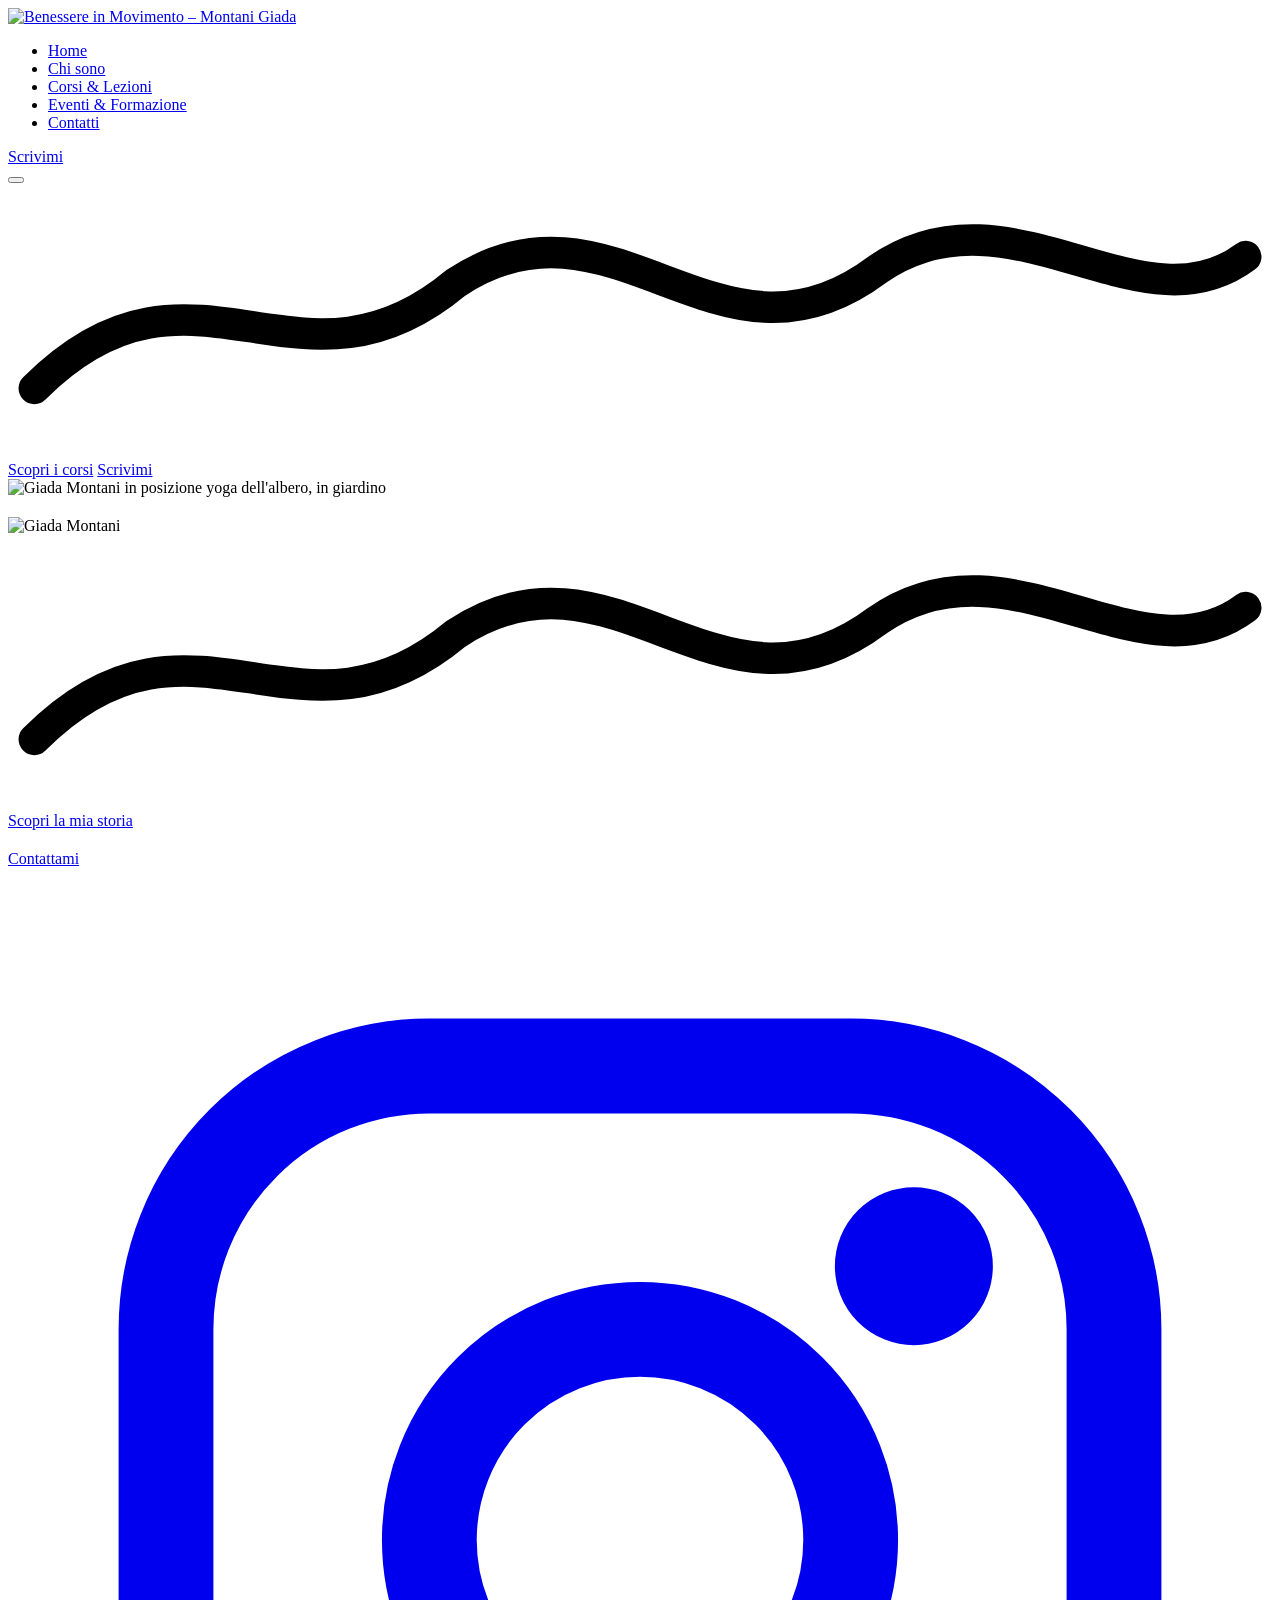
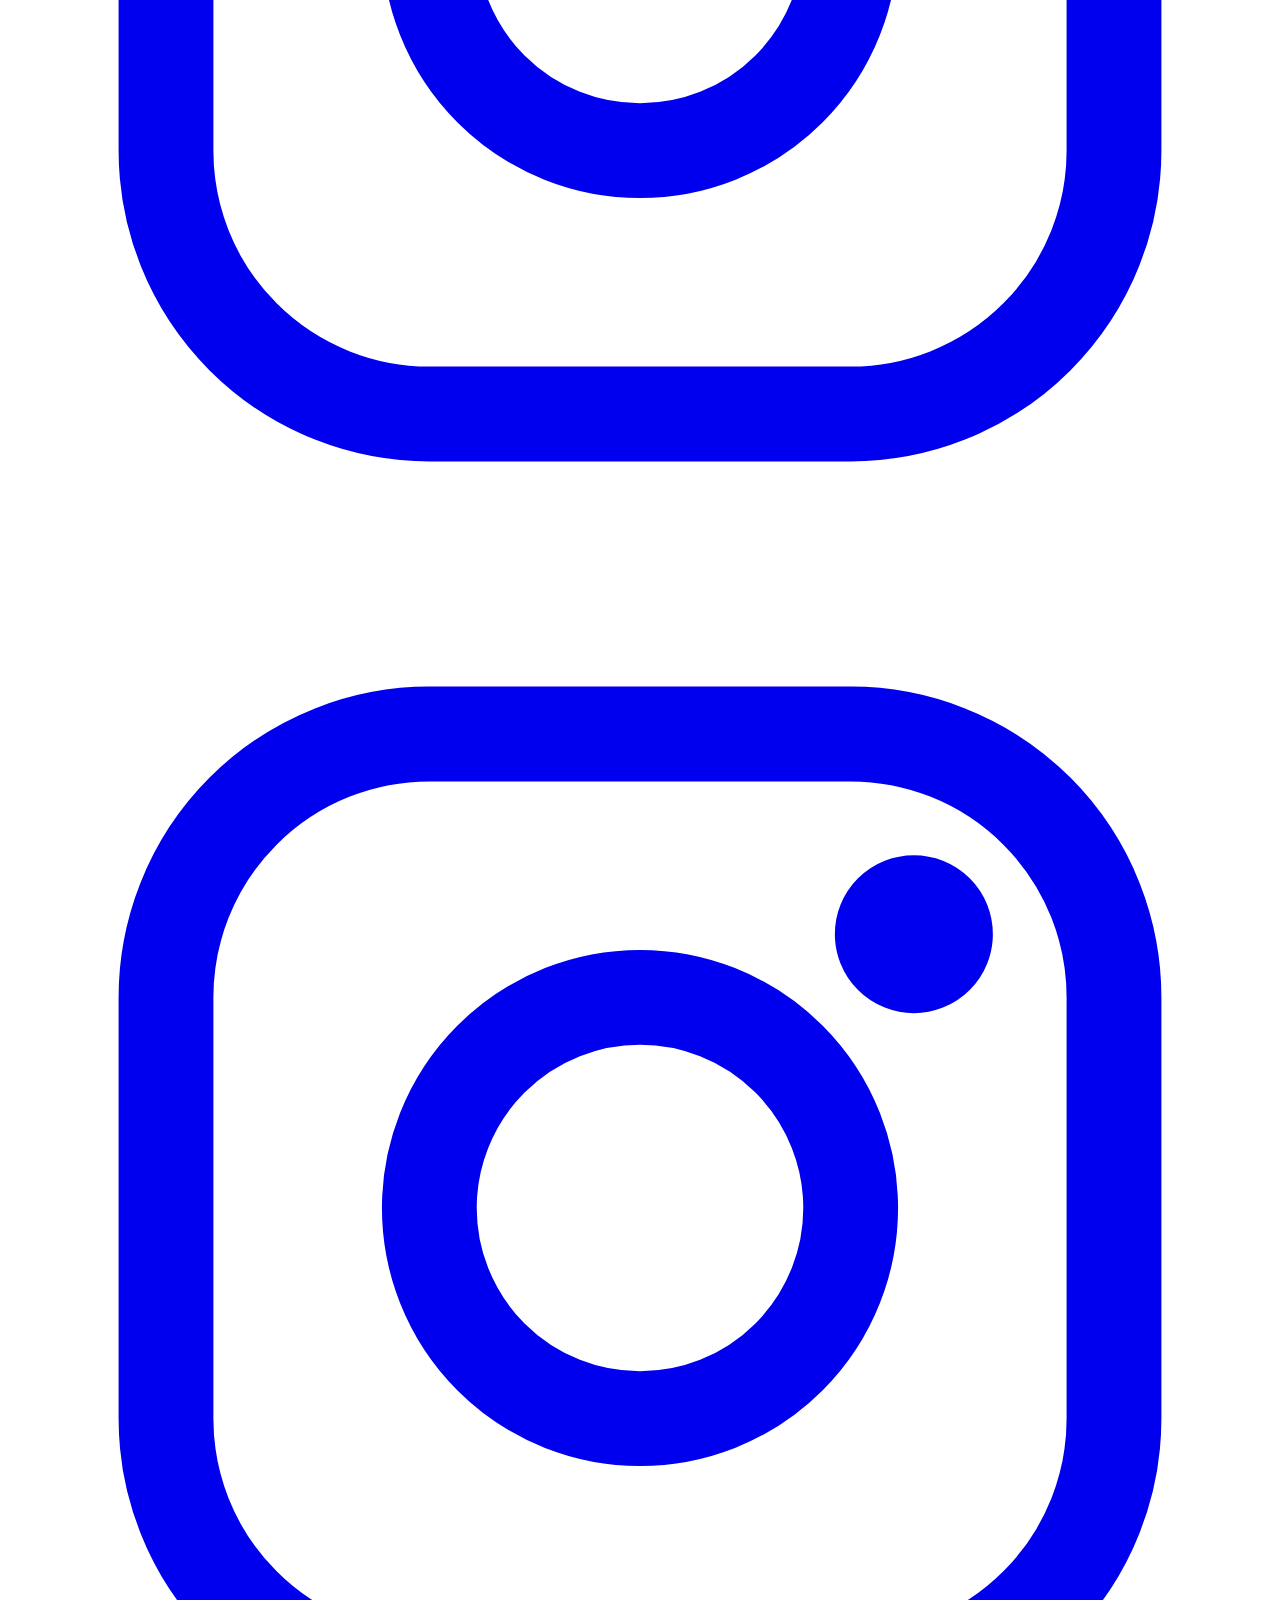
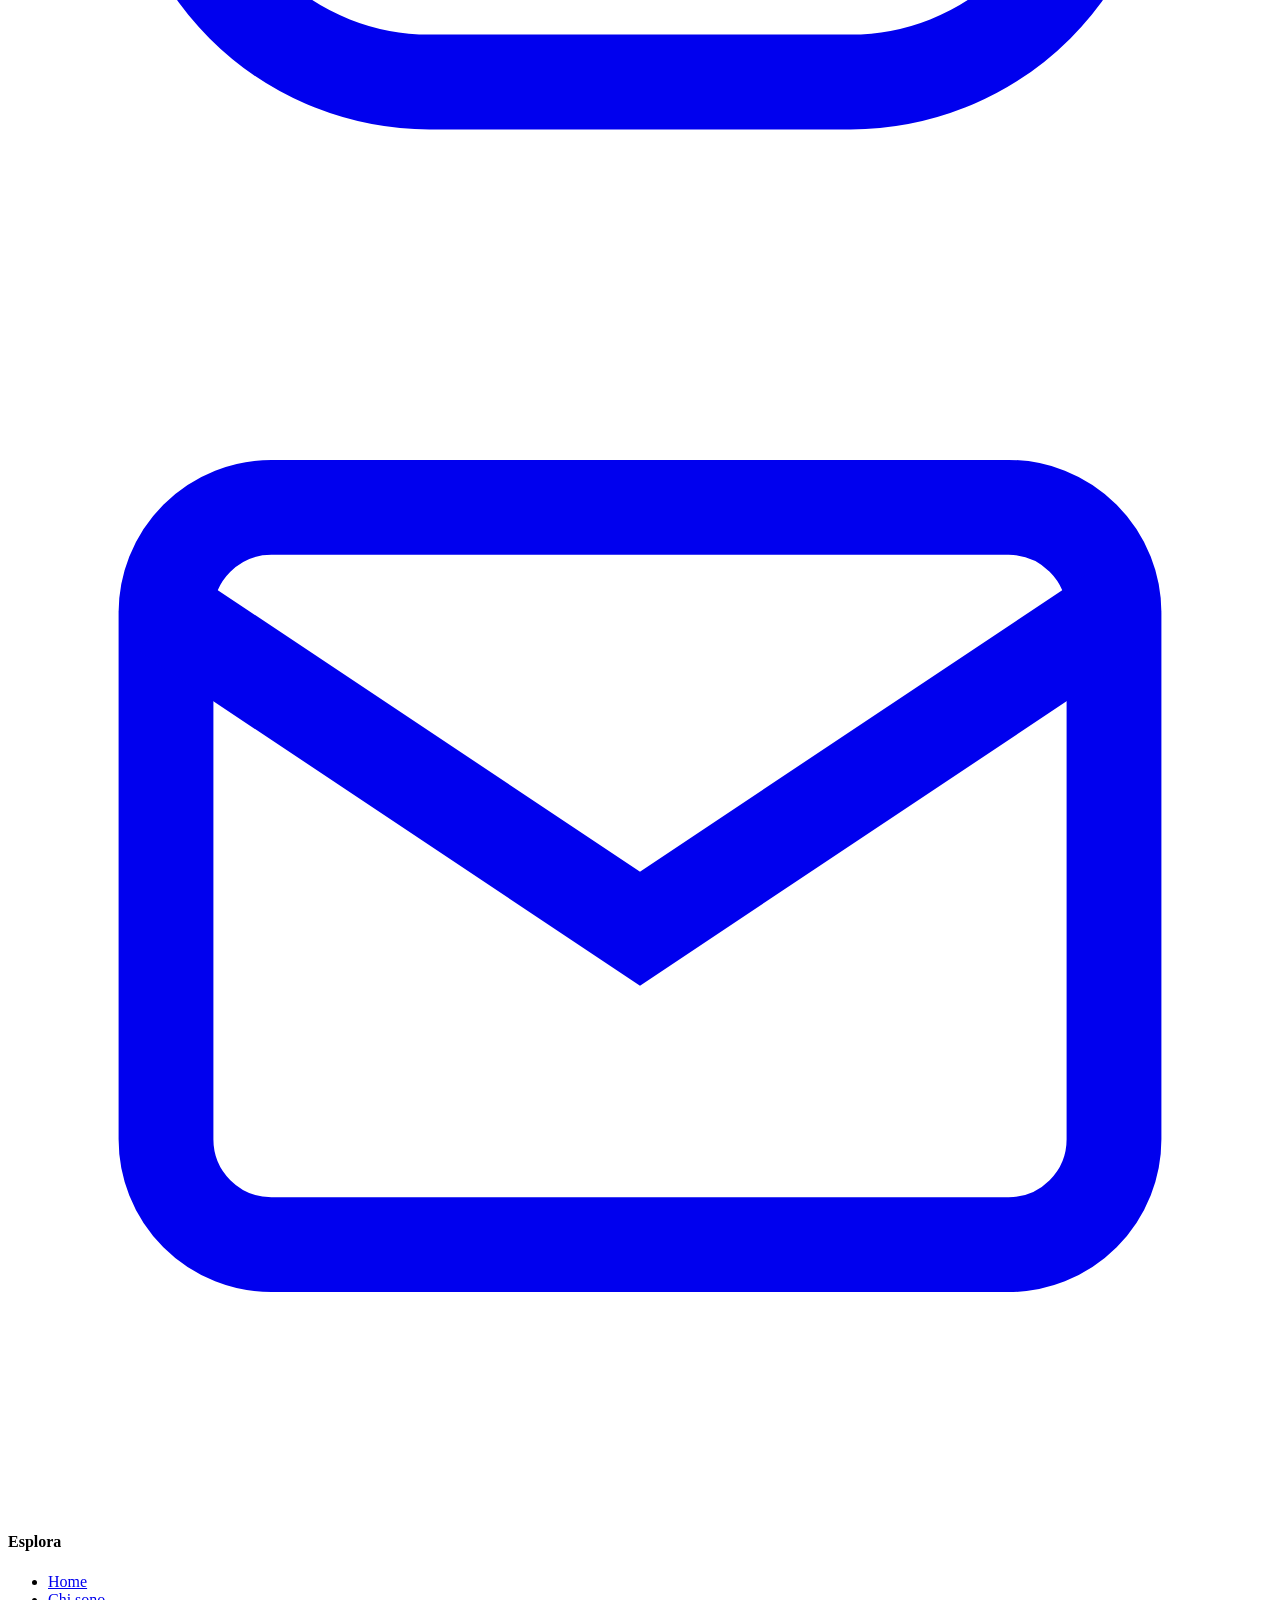
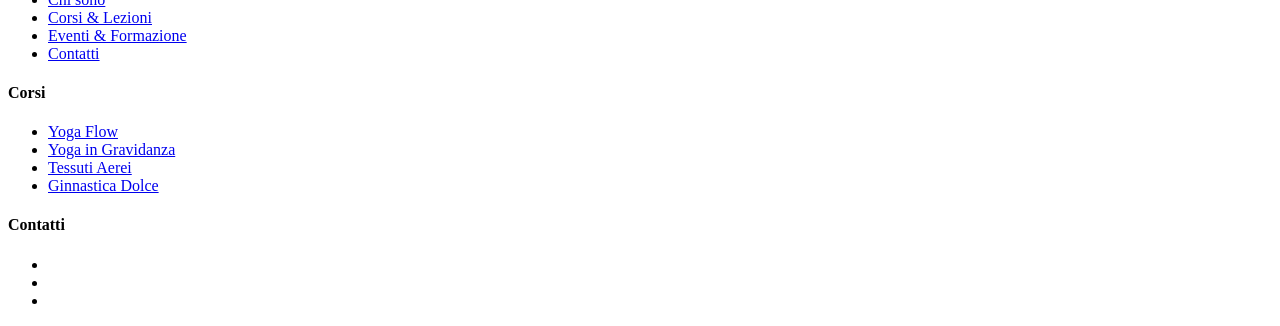
==== index.html @ ff935eca "Primo caricamento sito" ====
<!DOCTYPE html>
<html lang="it">
<head>
<meta charset="UTF-8">
<meta name="viewport" content="width=device-width, initial-scale=1.0">
<title>Benessere in Movimento — Yoga e Tessuti Aerei con Giada Montani</title>
<meta name="description" content="Corsi di yoga, yoga in gravidanza e post parto, tessuti aerei e ginnastica dolce con Giada Montani. Lezioni in presenza e online tra Mantova e Modena.">
<link rel="preconnect" href="https://fonts.googleapis.com">
<link rel="preconnect" href="https://fonts.gstatic.com" crossorigin>
<link href="https://fonts.googleapis.com/css2?family=Fraunces:opsz,wght@9..144,400..700&family=Karla:wght@400;500;700;800&display=swap" rel="stylesheet">
<link rel="stylesheet" href="assets/css/style.css">
</head>
<body>

<header class="site-header">
  <nav class="nav" id="nav">
    <a href="index.html" class="nav__brand">
      <img src="assets/img/logo.png" alt="Benessere in Movimento – Montani Giada">
    </a>
    <ul class="nav__links">
      <li><a href="index.html" aria-current="page">Home</a></li>
      <li><a href="chi-sono.html">Chi sono</a></li>
      <li><a href="corsi.html">Corsi &amp; Lezioni</a></li>
      <li><a href="eventi-formazione.html">Eventi &amp; Formazione</a></li>
      <li><a href="contatti.html">Contatti</a></li>
    </ul>
    <div class="nav__cta">
      <span class="nav__phone" id="nav-phone"></span>
      <a href="contatti.html" class="btn btn--primary">Scrivimi</a>
    </div>
    <button class="nav__toggle" aria-label="Apri il menu" aria-expanded="false"><span></span></button>
  </nav>
</header>

<main>

  <!-- HERO -->
  <section class="hero">
    <div class="hero__content">
      <span class="eyebrow" id="hero-eyebrow"></span>
      <h1 id="hero-title"></h1>
      <svg class="flourish" viewBox="0 0 96 18" fill="none" xmlns="http://www.w3.org/2000/svg" aria-hidden="true"><path d="M2 14C14 2 22 16 34 6C46 -2 54 14 66 5C76 -2 86 10 94 4" stroke="currentColor" stroke-width="2.4" stroke-linecap="round"/></svg>
      <p class="lede" id="hero-lede"></p>
      <div class="hero__actions">
        <a href="corsi.html" class="btn btn--primary">Scopri i corsi</a>
        <a href="contatti.html" class="btn btn--outline">Scrivimi</a>
      </div>
    </div>
    <div class="hero__media">
      <img id="hero-image" src="" alt="Giada Montani in posizione yoga dell'albero, in giardino">
    </div>
  </section>

  <!-- INTRO -->
  <section class="section section--tight">
    <div class="container">
      <div class="heading-block center" style="max-width:740px;">
        <p class="lede" id="intro-quote" style="margin:0 auto; font-size:1.3rem; font-family:var(--font-display); color:var(--ink);"></p>
      </div>
    </div>
  </section>

  <!-- AREE -->
  <section class="section section--cream">
    <div class="container">
      <div class="heading-block reveal">
        <span class="eyebrow" id="areas-eyebrow"></span>
        <h2 id="areas-title"></h2>
        <p class="lede" id="areas-lede"></p>
      </div>
      <div class="grid-cards" id="areas-grid"></div>
    </div>
  </section>

  <!-- CHI SONO TEASER -->
  <section class="section">
    <div class="container">
      <div class="split">
        <div class="split__media reveal">
          <img id="chisono-image" src="" alt="Giada Montani">
        </div>
        <div class="reveal">
          <span class="eyebrow" id="chisono-eyebrow"></span>
          <h2 id="chisono-title"></h2>
          <svg class="flourish" viewBox="0 0 96 18" fill="none" xmlns="http://www.w3.org/2000/svg" aria-hidden="true"><path d="M2 14C14 2 22 16 34 6C46 -2 54 14 66 5C76 -2 86 10 94 4" stroke="currentColor" stroke-width="2.4" stroke-linecap="round"/></svg>
          <p id="chisono-text-1"></p>
          <p id="chisono-text-2"></p>
          <a href="chi-sono.html" class="btn btn--outline">Scopri la mia storia</a>
        </div>
      </div>
    </div>
  </section>

  <!-- TESTIMONIANZE -->
  <section class="section section--cream">
    <div class="container">
      <div class="heading-block center reveal">
        <span class="eyebrow" id="testimonials-eyebrow"></span>
        <h2 id="testimonials-title"></h2>
      </div>
      <div class="testi-grid" id="testimonials-grid"></div>
    </div>
  </section>

  <!-- CTA -->
  <section class="section">
    <div class="container">
      <div class="cta-banner reveal">
        <div>
          <h2 id="cta-title"></h2>
          <p id="cta-text"></p>
        </div>
        <a href="contatti.html" class="btn btn--primary">Contattami</a>
      </div>
    </div>
  </section>

</main>

<footer class="site-footer">
  <div class="container">
    <div class="footer-grid">
      <div>
        <div class="footer-brand">
          <img src="assets/img/logo.png" alt="">
        </div>
        <p id="footer-tagline" style="color:rgba(246,240,230,.75); font-size:.92rem; max-width:280px;"></p>
        <div class="social-row" style="margin-top:1.4rem;">
          <a id="social-ig-personal" href="#" aria-label="Instagram di Giada" target="_blank" rel="noopener"><svg viewBox="0 0 24 24" fill="none" stroke="currentColor" stroke-width="1.8"><rect x="3" y="3" width="18" height="18" rx="5"/><circle cx="12" cy="12" r="4"/><circle cx="17.2" cy="6.8" r="0.6" fill="currentColor"/></svg></a>
          <a id="social-ig-asd" href="#" aria-label="Instagram ASD Sospese" target="_blank" rel="noopener"><svg viewBox="0 0 24 24" fill="none" stroke="currentColor" stroke-width="1.8"><rect x="3" y="3" width="18" height="18" rx="5"/><circle cx="12" cy="12" r="4"/><circle cx="17.2" cy="6.8" r="0.6" fill="currentColor"/></svg></a>
          <a id="social-email" href="#" aria-label="Scrivi una email"><svg viewBox="0 0 24 24" fill="none" stroke="currentColor" stroke-width="1.8"><rect x="3" y="5" width="18" height="14" rx="2"/><path d="M3 7l9 6 9-6"/></svg></a>
        </div>
      </div>
      <div class="footer-col">
        <h4>Esplora</h4>
        <ul>
          <li><a href="index.html">Home</a></li>
          <li><a href="chi-sono.html">Chi sono</a></li>
          <li><a href="corsi.html">Corsi &amp; Lezioni</a></li>
          <li><a href="eventi-formazione.html">Eventi &amp; Formazione</a></li>
          <li><a href="contatti.html">Contatti</a></li>
        </ul>
      </div>
      <div class="footer-col">
        <h4>Corsi</h4>
        <ul>
          <li><a href="corsi.html#yoga-flow">Yoga Flow</a></li>
          <li><a href="corsi.html#gravidanza">Yoga in Gravidanza</a></li>
          <li><a href="corsi.html#tessuti">Tessuti Aerei</a></li>
          <li><a href="corsi.html#dolce">Ginnastica Dolce</a></li>
        </ul>
      </div>
      <div class="footer-col">
        <h4>Contatti</h4>
        <ul>
          <li><a id="footer-phone-link" href="#"></a></li>
          <li><a id="footer-email-link" href="#"></a></li>
          <li id="footer-address"></li>
        </ul>
      </div>
    </div>
    <div class="footer-bottom">
      <span id="footer-copyright"></span>
    </div>
  </div>
</footer>

<script src="assets/js/main.js"></script>
<script src="assets/js/site-data.js"></script>
<script src="assets/js/page-home.js"></script>
</body>
</html>
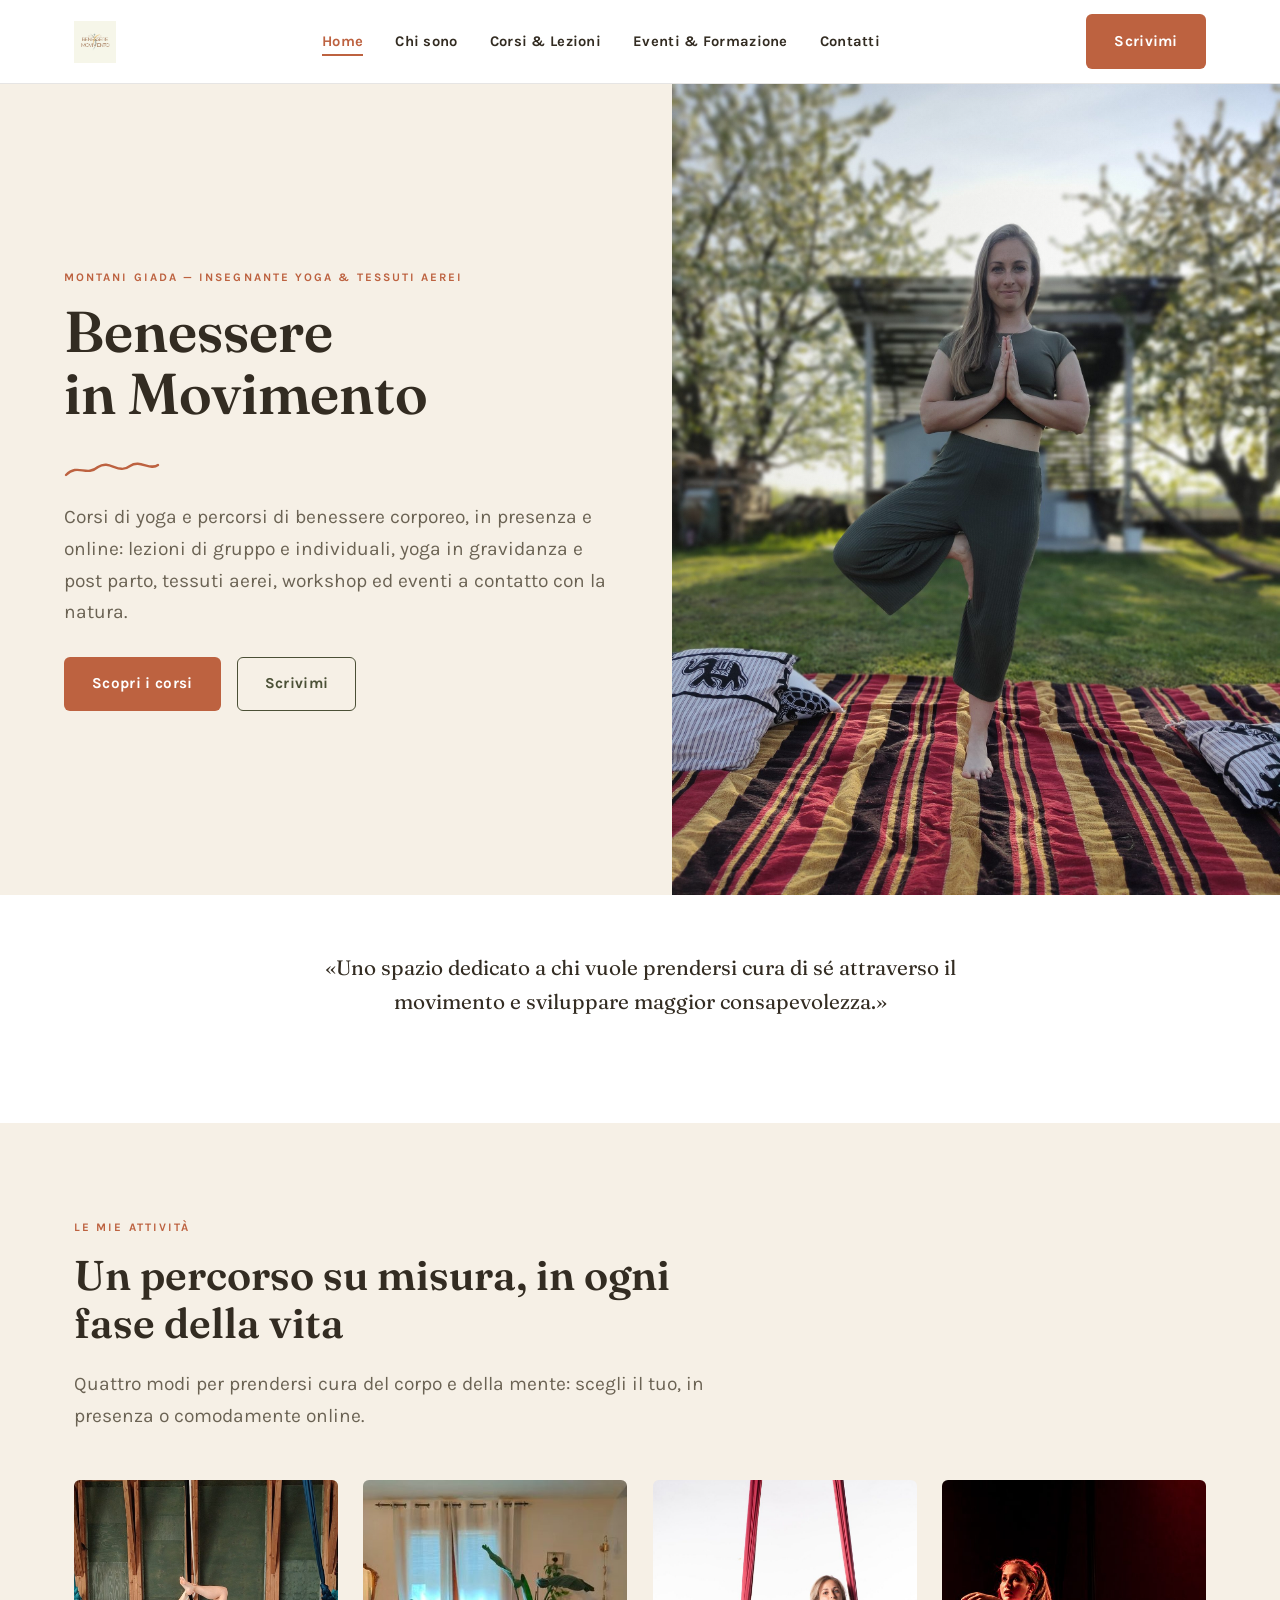
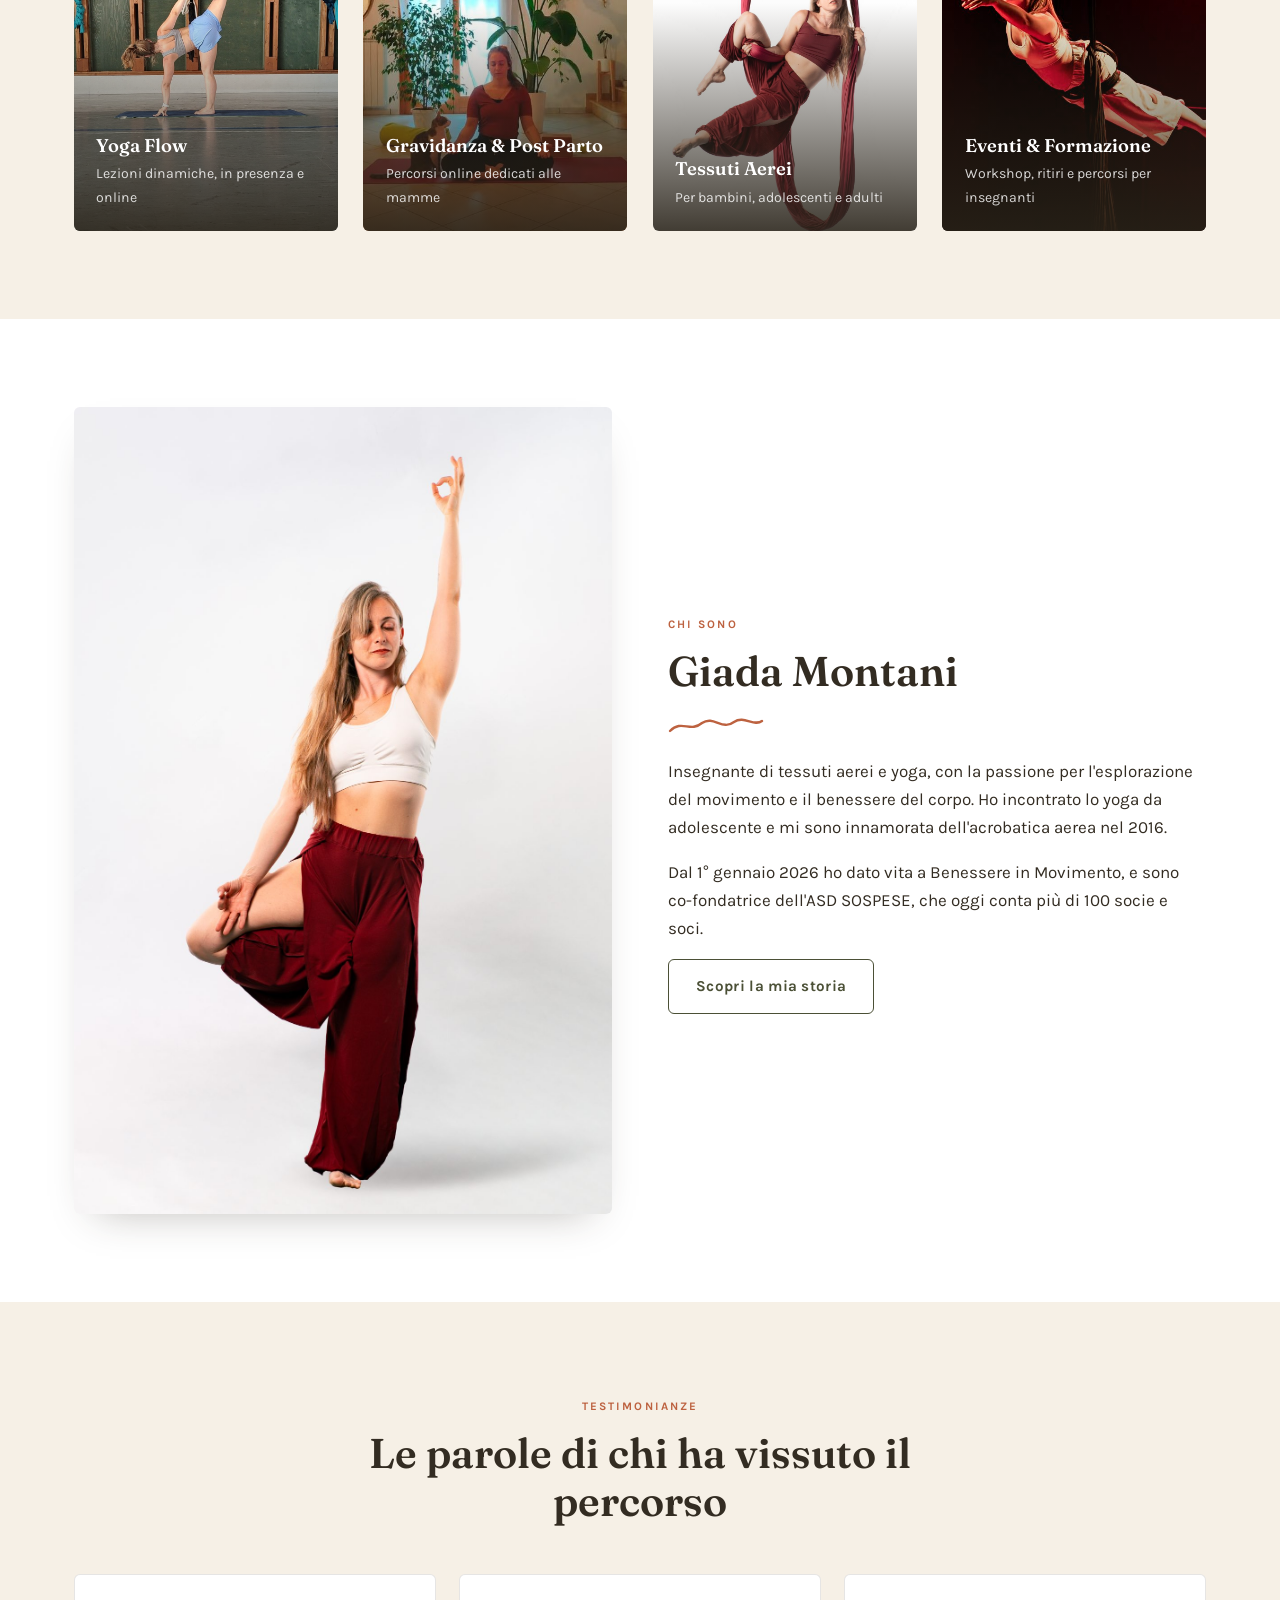
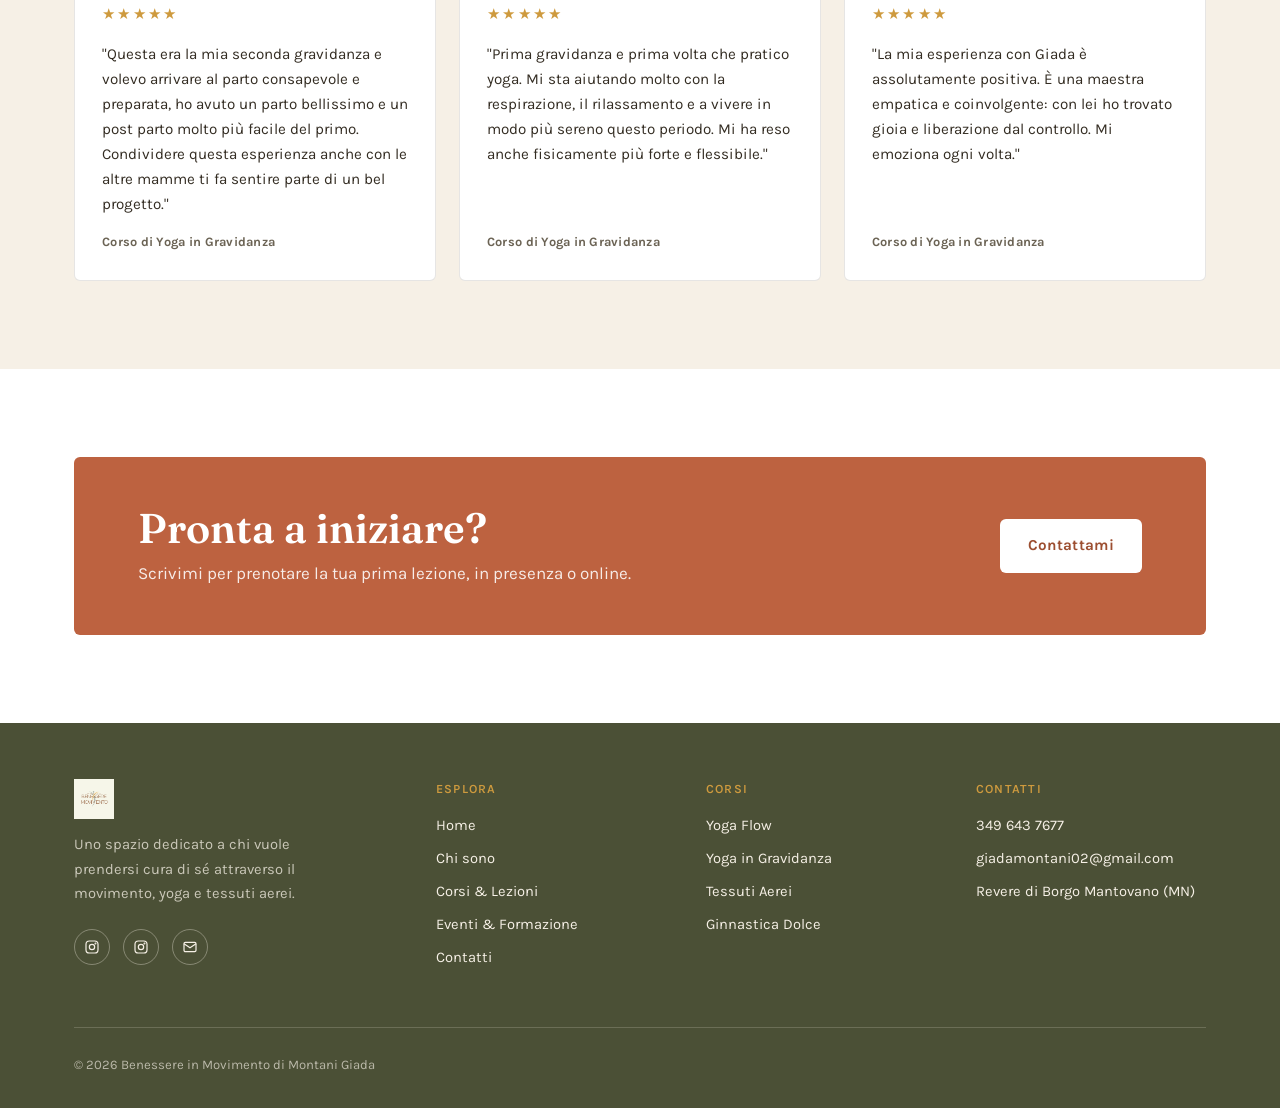
==== commit 70bee187: "Aggiungo script Identity" ====
--- a/index.html
+++ b/index.html
@@ -168,5 +168,17 @@
 <script src="assets/js/main.js"></script>
 <script src="assets/js/site-data.js"></script>
 <script src="assets/js/page-home.js"></script>
+<script src="https://identity.netlify.com/v1/netlify-identity-widget.js"></script>
+<script>
+  if (window.netlifyIdentity) {
+    window.netlifyIdentity.on("init", user => {
+      if (!user) {
+        window.netlifyIdentity.on("login", () => {
+          document.location.href = "/admin/";
+        });
+      }
+    });
+  }
+</script>  
 </body>
 </html>
--- a/assets/css/style.css
+++ b/assets/css/style.css
@@ -0,0 +1,508 @@
+/* ==========================================================================
+   BENESSERE IN MOVIMENTO — Montani Giada
+   Design system condiviso
+   ========================================================================== */
+
+:root {
+  --cream: #F6F0E6;
+  --cream-deep: #EFE5D3;
+  --white: #FFFFFF;
+  --olive: #6E7450;
+  --olive-dark: #4B5036;
+  --olive-pale: #DCE0D0;
+  --terracotta: #BD6240;
+  --terracotta-dark: #9C4E30;
+  --ochre: #CE9A3E;
+  --ink: #332C22;
+  --ink-soft: #6B6354;
+  --line: rgba(51, 44, 34, 0.12);
+
+  --font-display: "Fraunces", "Iowan Old Style", serif;
+  --font-body: "Karla", "Helvetica Neue", Arial, sans-serif;
+
+  --container: 1180px;
+  --radius: 6px;
+  --shadow-soft: 0 18px 40px -22px rgba(51, 44, 34, 0.35);
+}
+
+/* ---------- Reset ---------- */
+*, *::before, *::after { box-sizing: border-box; }
+html { scroll-behavior: smooth; }
+body {
+  margin: 0;
+  background: var(--white);
+  color: var(--ink);
+  font-family: var(--font-body);
+  font-size: 1.0625rem;
+  line-height: 1.65;
+  -webkit-font-smoothing: antialiased;
+}
+img { max-width: 100%; display: block; }
+a { color: inherit; text-decoration: none; }
+ul { margin: 0; padding: 0; list-style: none; }
+h1, h2, h3, h4 { font-family: var(--font-display); font-weight: 600; margin: 0 0 0.5em; color: var(--ink); }
+p { margin: 0 0 1em; }
+button { font-family: inherit; cursor: pointer; }
+
+:focus-visible {
+  outline: 2px solid var(--terracotta);
+  outline-offset: 3px;
+}
+
+@media (prefers-reduced-motion: reduce) {
+  *, *::before, *::after { animation-duration: 0.001ms !important; animation-iteration-count: 1 !important; transition-duration: 0.001ms !important; scroll-behavior: auto !important; }
+}
+
+/* ---------- Layout helpers ---------- */
+.container {
+  max-width: var(--container);
+  margin: 0 auto;
+  padding: 0 1.5rem;
+}
+.section { padding: 5.5rem 0; }
+.section--tight { padding: 3.5rem 0; }
+.section--cream { background: var(--cream); }
+.section--olive { background: var(--olive-dark); color: var(--cream); }
+.section--olive h2, .section--olive h3 { color: var(--cream); }
+
+.eyebrow {
+  display: inline-block;
+  font-family: var(--font-body);
+  font-weight: 700;
+  font-size: 0.72rem;
+  letter-spacing: 0.18em;
+  text-transform: uppercase;
+  color: var(--terracotta);
+  margin-bottom: 0.9rem;
+}
+.section--olive .eyebrow { color: var(--ochre); }
+
+h1 { font-size: clamp(2.4rem, 5vw, 3.6rem); line-height: 1.08; }
+h2 { font-size: clamp(1.9rem, 3.4vw, 2.6rem); line-height: 1.15; }
+h3 { font-size: 1.35rem; line-height: 1.3; }
+.lede { font-size: 1.2rem; color: var(--ink-soft); max-width: 640px; }
+
+.btn {
+  display: inline-flex;
+  align-items: center;
+  gap: 0.5rem;
+  font-family: var(--font-body);
+  font-weight: 700;
+  font-size: 0.95rem;
+  letter-spacing: 0.02em;
+  padding: 0.85rem 1.7rem;
+  border-radius: var(--radius);
+  border: 1.5px solid transparent;
+  transition: transform 0.18s ease, background 0.18s ease, color 0.18s ease, border-color .18s ease;
+}
+.btn:hover { transform: translateY(-2px); }
+.btn--primary { background: var(--terracotta); color: var(--white); }
+.btn--primary:hover { background: var(--terracotta-dark); }
+.btn--outline { border-color: currentColor; color: var(--olive-dark); }
+.btn--outline:hover { background: var(--olive-dark); color: var(--cream); border-color: var(--olive-dark); }
+.section--olive .btn--outline { color: var(--cream); }
+.section--olive .btn--outline:hover { background: var(--cream); color: var(--olive-dark); }
+
+/* ---------- Header / Nav ---------- */
+.site-header {
+  position: sticky;
+  top: 0;
+  z-index: 50;
+  background: rgba(255,255,255,0.94);
+  backdrop-filter: blur(6px);
+  border-bottom: 1px solid var(--line);
+}
+.nav {
+  display: flex;
+  align-items: center;
+  justify-content: space-between;
+  padding: 0.9rem 1.5rem;
+  max-width: var(--container);
+  margin: 0 auto;
+}
+.nav__brand {
+  display: flex;
+  align-items: center;
+  gap: 0.65rem;
+  font-family: var(--font-display);
+  font-weight: 600;
+  font-size: 1.05rem;
+  color: var(--olive-dark);
+}
+.nav__brand img { height: 42px; width: auto; }
+.nav__links {
+  display: flex;
+  gap: 2rem;
+  font-size: 0.92rem;
+  font-weight: 700;
+  letter-spacing: 0.02em;
+}
+.nav__links a {
+  position: relative;
+  padding: 0.3rem 0;
+  color: var(--ink);
+}
+.nav__links a::after {
+  content: "";
+  position: absolute;
+  left: 0; right: 0; bottom: -2px;
+  height: 2px;
+  background: var(--terracotta);
+  transform: scaleX(0);
+  transform-origin: left;
+  transition: transform 0.25s ease;
+}
+.nav__links a:hover::after,
+.nav__links a[aria-current="page"]::after { transform: scaleX(1); }
+.nav__links a[aria-current="page"] { color: var(--terracotta); }
+
+.nav__cta { display: flex; align-items: center; gap: 1.1rem; }
+.nav__phone { font-size: 0.88rem; font-weight: 700; color: var(--olive-dark); display: none; }
+
+.nav__toggle {
+  display: none;
+  background: none;
+  border: none;
+  width: 38px; height: 32px;
+  position: relative;
+}
+.nav__toggle span, .nav__toggle span::before, .nav__toggle span::after {
+  content: "";
+  position: absolute;
+  left: 4px; right: 4px;
+  height: 2px;
+  background: var(--ink);
+  transition: transform 0.25s ease, opacity 0.25s ease;
+}
+.nav__toggle span { top: 15px; }
+.nav__toggle span::before { top: -8px; }
+.nav__toggle span::after { top: 8px; }
+.nav--open .nav__toggle span { background: transparent; }
+.nav--open .nav__toggle span::before { transform: translateY(8px) rotate(45deg); }
+.nav--open .nav__toggle span::after { transform: translateY(-8px) rotate(-45deg); }
+
+@media (max-width: 880px) {
+  .nav__links {
+    position: fixed;
+    top: 68px; left: 0; right: 0;
+    background: var(--white);
+    flex-direction: column;
+    gap: 0;
+    padding: 0.5rem 0 1rem;
+    border-bottom: 1px solid var(--line);
+    transform: translateY(-8px);
+    opacity: 0;
+    pointer-events: none;
+    transition: opacity 0.2s ease, transform 0.2s ease;
+  }
+  .nav--open .nav__links { opacity: 1; transform: translateY(0); pointer-events: auto; }
+  .nav__links a { display: block; padding: 0.85rem 1.5rem; }
+  .nav__links a::after { display: none; }
+  .nav__toggle { display: block; }
+  .nav__cta .btn { display: none; }
+}
+
+/* ---------- Flourish (signature element: draped silk line) ---------- */
+.flourish {
+  display: block;
+  width: 96px;
+  height: 18px;
+  margin: 0.4rem 0 1.4rem;
+  color: var(--terracotta);
+}
+.heading-block.center .flourish { margin-left: auto; margin-right: auto; }
+.section--olive .flourish { color: var(--ochre); }
+
+/* ---------- Hero ---------- */
+.hero {
+  position: relative;
+  display: grid;
+  grid-template-columns: 1.05fr 0.95fr;
+  align-items: stretch;
+  min-height: 86vh;
+  background: var(--cream);
+  overflow: hidden;
+}
+.hero__content {
+  display: flex;
+  flex-direction: column;
+  justify-content: center;
+  padding: 4rem clamp(1.5rem, 5vw, 5rem);
+}
+.hero__content .lede { margin-bottom: 1.8rem; }
+.hero__actions { display: flex; gap: 1rem; flex-wrap: wrap; }
+.hero__media { position: relative; overflow: hidden; }
+.hero__media img { width: 100%; height: 100%; object-fit: cover; }
+.hero__media::after {
+  content: "";
+  position: absolute; inset: 0;
+  background: linear-gradient(120deg, rgba(110,116,80,0.18), transparent 55%);
+}
+
+@media (max-width: 920px) {
+  .hero { grid-template-columns: 1fr; min-height: auto; }
+  .hero__media { height: 60vh; order: -1; }
+  .hero__content { padding: 3rem 1.5rem; }
+}
+
+/* ---------- Page header (non-home pages) ---------- */
+.page-header {
+  background: var(--cream);
+  padding: 3.4rem 0 3rem;
+  border-bottom: 1px solid var(--line);
+}
+.page-header__grid {
+  display: grid;
+  grid-template-columns: 1.3fr 1fr;
+  gap: 2.5rem;
+  align-items: center;
+}
+.page-header__media { border-radius: var(--radius); overflow: hidden; box-shadow: var(--shadow-soft); }
+.page-header__media img { aspect-ratio: 4/3; object-fit: cover; }
+@media (max-width: 800px) {
+  .page-header__grid { grid-template-columns: 1fr; }
+}
+
+/* ---------- Area cards (home) ---------- */
+.grid-cards {
+  display: grid;
+  grid-template-columns: repeat(4, 1fr);
+  gap: 1.6rem;
+}
+@media (max-width: 980px) { .grid-cards { grid-template-columns: repeat(2, 1fr); } }
+@media (max-width: 560px) { .grid-cards { grid-template-columns: 1fr; } }
+
+.area-card {
+  position: relative;
+  display: block;
+  border-radius: var(--radius);
+  overflow: hidden;
+  aspect-ratio: 3/4;
+  background: var(--olive-dark);
+}
+.area-card img { width: 100%; height: 100%; object-fit: cover; transition: transform 0.5s ease; }
+.area-card:hover img { transform: scale(1.06); }
+.area-card__overlay {
+  position: absolute; inset: 0;
+  background: linear-gradient(180deg, rgba(51,44,34,0) 35%, rgba(40,34,24,0.88) 100%);
+  display: flex; flex-direction: column; justify-content: flex-end;
+  padding: 1.4rem;
+  color: var(--white);
+}
+.area-card__overlay h3 { color: var(--white); margin-bottom: 0.3rem; font-size: 1.15rem; }
+.area-card__overlay p { font-size: 0.88rem; color: rgba(255,255,255,0.82); margin-bottom: 0; }
+
+/* ---------- Two-col content block (chi sono / story) ---------- */
+.split {
+  display: grid;
+  grid-template-columns: 1fr 1fr;
+  gap: 3.5rem;
+  align-items: center;
+}
+.split--reverse .split__media { order: 2; }
+@media (max-width: 860px) {
+  .split { grid-template-columns: 1fr; gap: 2rem; }
+  .split--reverse .split__media { order: 0; }
+}
+.split__media img { border-radius: var(--radius); box-shadow: var(--shadow-soft); }
+.split__media--duo { display: grid; grid-template-columns: 1fr 1fr; gap: 0.9rem; }
+.split__media--duo img:first-child { margin-top: 2rem; }
+
+/* ---------- Course cards ---------- */
+.course-list { display: flex; flex-direction: column; gap: 1.4rem; }
+.course-card {
+  display: grid;
+  grid-template-columns: 220px 1fr;
+  gap: 1.8rem;
+  background: var(--white);
+  border: 1px solid var(--line);
+  border-radius: var(--radius);
+  padding: 1.6rem;
+}
+.course-card__media { border-radius: 4px; overflow: hidden; aspect-ratio: 1/1; }
+.course-card__media img { width: 100%; height: 100%; object-fit: cover; }
+.course-card__head { display: flex; align-items: flex-start; justify-content: space-between; gap: 1rem; flex-wrap: wrap; }
+.tags { display: flex; gap: 0.45rem; flex-wrap: wrap; }
+.tag {
+  font-size: 0.72rem;
+  font-weight: 700;
+  letter-spacing: 0.04em;
+  text-transform: uppercase;
+  padding: 0.3rem 0.65rem;
+  border-radius: 99px;
+  background: var(--olive-pale);
+  color: var(--olive-dark);
+}
+.tag--terra { background: #F0DCCB; color: var(--terracotta-dark); }
+.course-card__schedule {
+  margin-top: 1.1rem;
+  border-top: 1px dashed var(--line);
+  padding-top: 1rem;
+  display: grid;
+  grid-template-columns: repeat(2, 1fr);
+  gap: 0.8rem;
+}
+.schedule-field { font-size: 0.88rem; }
+.schedule-field strong {
+  display: block;
+  font-size: 0.72rem;
+  letter-spacing: 0.06em;
+  text-transform: uppercase;
+  color: var(--ink-soft);
+  margin-bottom: 0.25rem;
+}
+.schedule-field .placeholder { color: var(--ink-soft); font-style: italic; }
+
+@media (max-width: 760px) {
+  .course-card { grid-template-columns: 1fr; }
+  .course-card__media { aspect-ratio: 16/9; }
+}
+
+.category-nav {
+  display: flex;
+  gap: 0.7rem;
+  flex-wrap: wrap;
+  margin-bottom: 2.6rem;
+}
+.category-nav a {
+  font-size: 0.85rem;
+  font-weight: 700;
+  padding: 0.55rem 1.1rem;
+  border: 1.5px solid var(--olive);
+  border-radius: 99px;
+  color: var(--olive-dark);
+}
+.category-nav a:hover { background: var(--olive); color: var(--white); }
+
+/* ---------- Testimonials ---------- */
+.testi-grid {
+  display: grid;
+  grid-template-columns: repeat(3, 1fr);
+  gap: 1.4rem;
+}
+@media (max-width: 980px) { .testi-grid { grid-template-columns: repeat(2,1fr); } }
+@media (max-width: 620px) { .testi-grid { grid-template-columns: 1fr; } }
+
+.testi-card {
+  background: var(--white);
+  border-radius: var(--radius);
+  padding: 1.7rem;
+  border: 1px solid var(--line);
+  display: flex;
+  flex-direction: column;
+  gap: 0.9rem;
+}
+.testi-card__stars { color: var(--ochre); font-size: 0.95rem; letter-spacing: 0.15em; }
+.testi-card p { font-size: 0.95rem; color: var(--ink); margin-bottom: 0; flex: 1; }
+.testi-card__meta { font-size: 0.8rem; color: var(--ink-soft); font-weight: 700; letter-spacing: 0.02em; }
+
+/* ---------- Gallery strip ---------- */
+.gallery-strip {
+  display: grid;
+  grid-template-columns: repeat(4, 1fr);
+  gap: 0.8rem;
+}
+.gallery-strip img { aspect-ratio: 3/4; object-fit: cover; border-radius: 4px; }
+@media (max-width: 760px) { .gallery-strip { grid-template-columns: repeat(2, 1fr); } }
+
+/* ---------- CTA banner ---------- */
+.cta-banner {
+  background: var(--terracotta);
+  color: var(--white);
+  border-radius: var(--radius);
+  padding: 3rem clamp(1.5rem, 5vw, 4rem);
+  display: flex;
+  align-items: center;
+  justify-content: space-between;
+  gap: 2rem;
+  flex-wrap: wrap;
+}
+.cta-banner h2 { color: var(--white); margin-bottom: 0.4rem; }
+.cta-banner p { color: rgba(255,255,255,0.88); margin-bottom: 0; }
+.cta-banner .btn--primary { background: var(--white); color: var(--terracotta-dark); }
+.cta-banner .btn--primary:hover { background: var(--cream); }
+
+/* ---------- Contact ---------- */
+.contact-grid {
+  display: grid;
+  grid-template-columns: 1fr 1fr;
+  gap: 2rem;
+}
+@media (max-width: 800px) { .contact-grid { grid-template-columns: 1fr; } }
+
+.contact-card {
+  display: flex;
+  align-items: center;
+  gap: 1.1rem;
+  padding: 1.6rem;
+  background: var(--white);
+  border: 1px solid var(--line);
+  border-radius: var(--radius);
+  transition: border-color 0.2s ease, transform 0.2s ease;
+}
+.contact-card:hover { transform: translateY(-3px); border-color: var(--olive); }
+.contact-card__icon {
+  flex-shrink: 0;
+  width: 48px; height: 48px;
+  border-radius: 50%;
+  background: var(--olive-pale);
+  display: flex; align-items: center; justify-content: center;
+  color: var(--olive-dark);
+}
+.contact-card__icon svg { width: 22px; height: 22px; }
+.contact-card strong { display: block; font-size: 1.02rem; }
+.contact-card span { font-size: 0.88rem; color: var(--ink-soft); }
+
+/* ---------- Footer ---------- */
+.site-footer {
+  background: var(--olive-dark);
+  color: var(--cream);
+  padding: 3.5rem 0 2rem;
+}
+.footer-grid {
+  display: grid;
+  grid-template-columns: 1.4fr 1fr 1fr 1fr;
+  gap: 2.5rem;
+}
+@media (max-width: 800px) { .footer-grid { grid-template-columns: 1fr 1fr; } }
+@media (max-width: 500px) { .footer-grid { grid-template-columns: 1fr; } }
+
+.footer-brand { display: flex; align-items: center; gap: 0.7rem; margin-bottom: 0.9rem; }
+.footer-brand img { height: 40px; }
+.footer-brand span { font-family: var(--font-display); font-size: 1.05rem; }
+.footer-col h4 {
+  color: var(--ochre);
+  font-family: var(--font-body);
+  font-size: 0.78rem;
+  letter-spacing: 0.1em;
+  text-transform: uppercase;
+  margin-bottom: 0.9rem;
+}
+.footer-col li { margin-bottom: 0.55rem; font-size: 0.92rem; }
+.footer-col a:hover { color: var(--ochre); }
+.footer-bottom {
+  margin-top: 3rem;
+  padding-top: 1.6rem;
+  border-top: 1px solid rgba(246,240,230,0.18);
+  display: flex; justify-content: space-between; gap: 1rem; flex-wrap: wrap;
+  font-size: 0.82rem;
+  color: rgba(246,240,230,0.65);
+}
+.social-row { display: flex; gap: 0.8rem; }
+.social-row a {
+  width: 36px; height: 36px;
+  border-radius: 50%;
+  border: 1px solid rgba(246,240,230,0.35);
+  display: flex; align-items: center; justify-content: center;
+  transition: background 0.2s ease, border-color 0.2s ease;
+}
+.social-row a:hover { background: var(--ochre); border-color: var(--ochre); }
+.social-row svg { width: 16px; height: 16px; }
+
+/* ---------- Reveal on scroll ---------- */
+.reveal { opacity: 0; transform: translateY(18px); transition: opacity 0.6s ease, transform 0.6s ease; }
+.reveal.is-visible { opacity: 1; transform: translateY(0); }
+
+/* ---------- Section heading block ---------- */
+.heading-block { max-width: 680px; margin-bottom: 3rem; }
+.heading-block.center { margin-left: auto; margin-right: auto; text-align: center; }
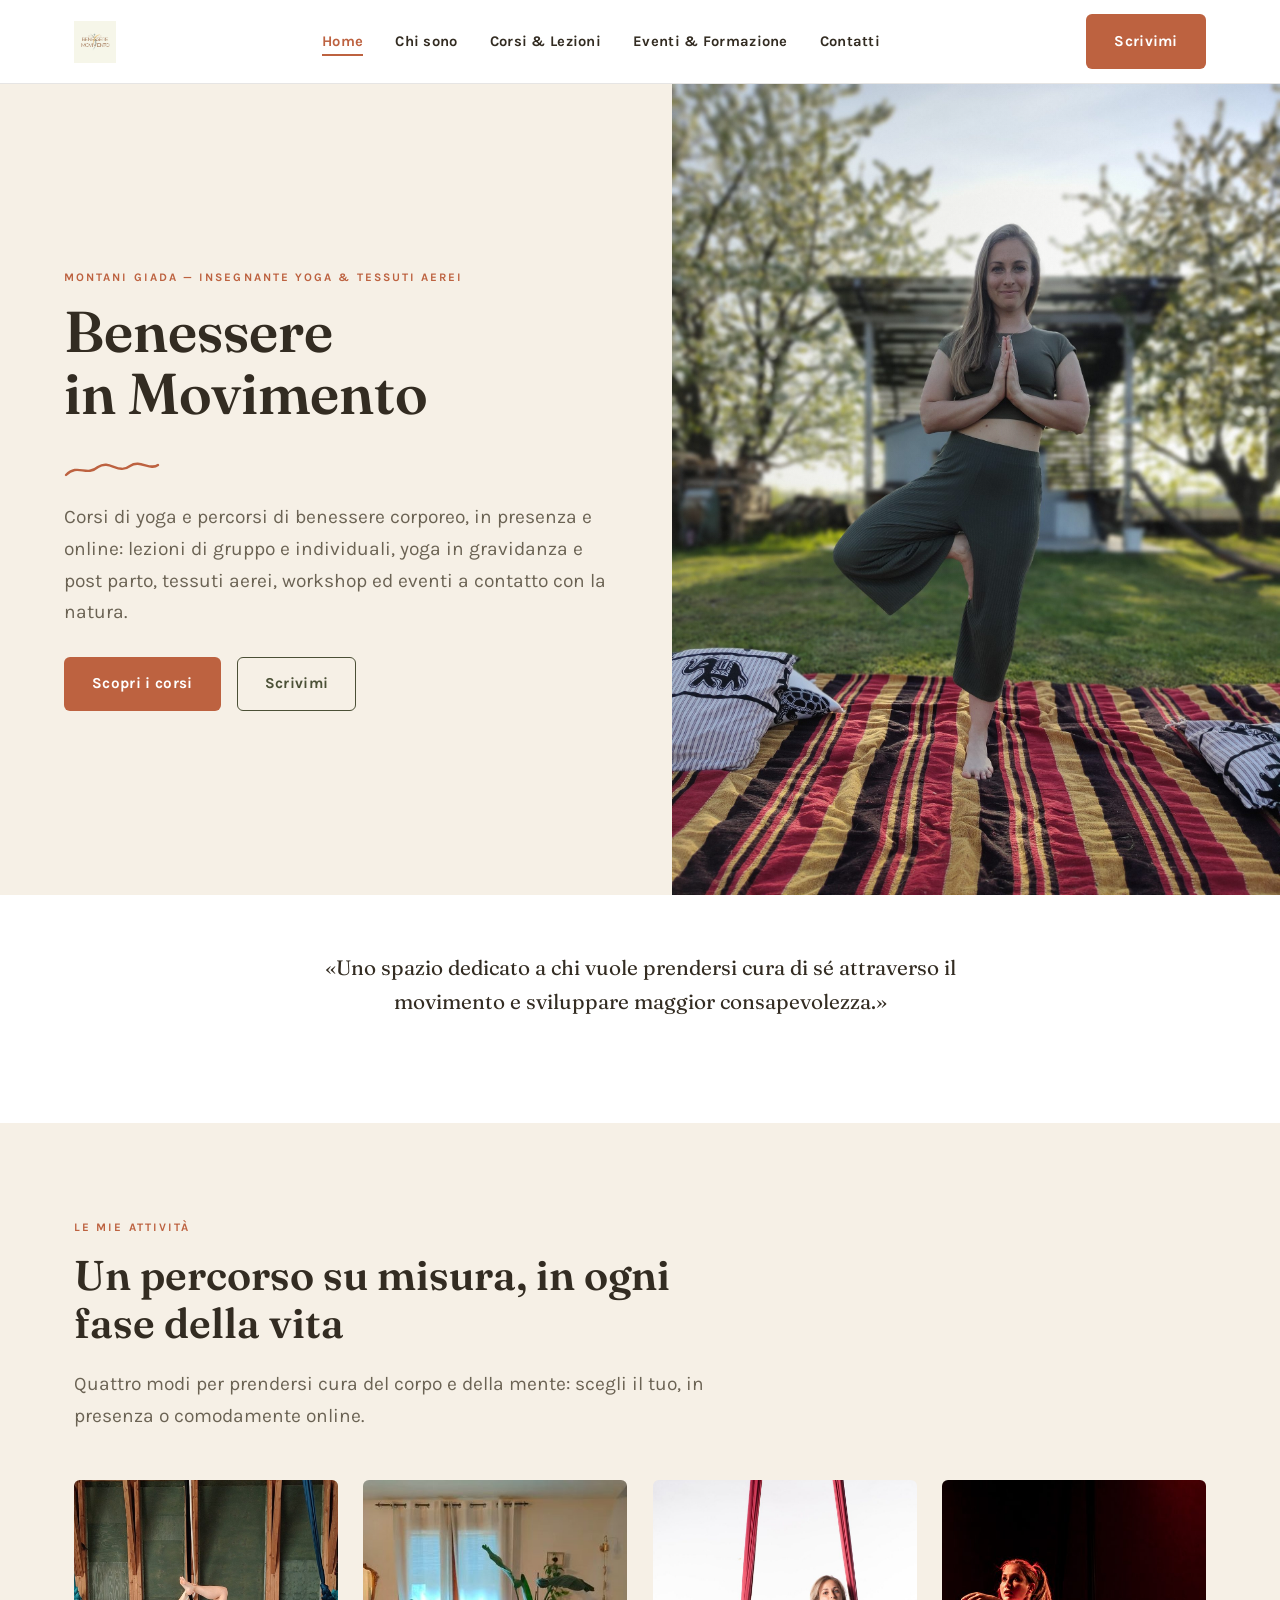
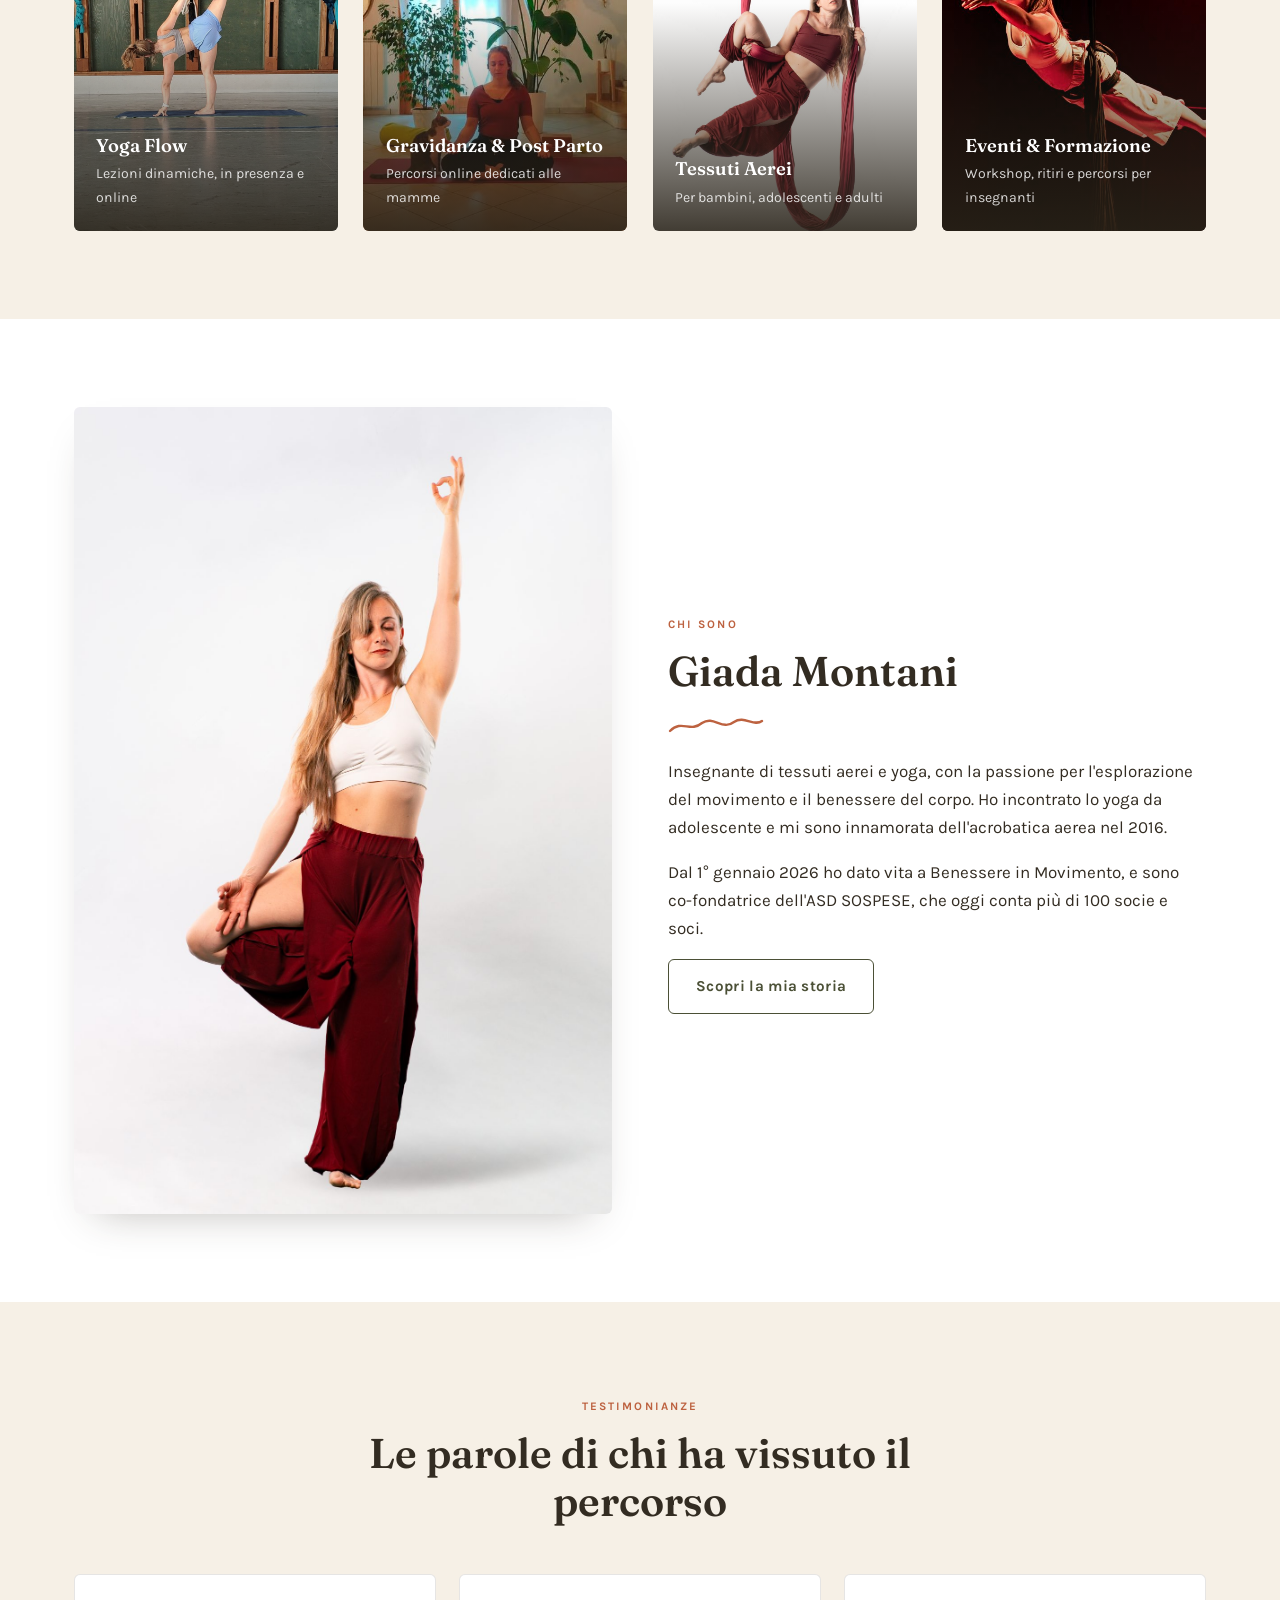
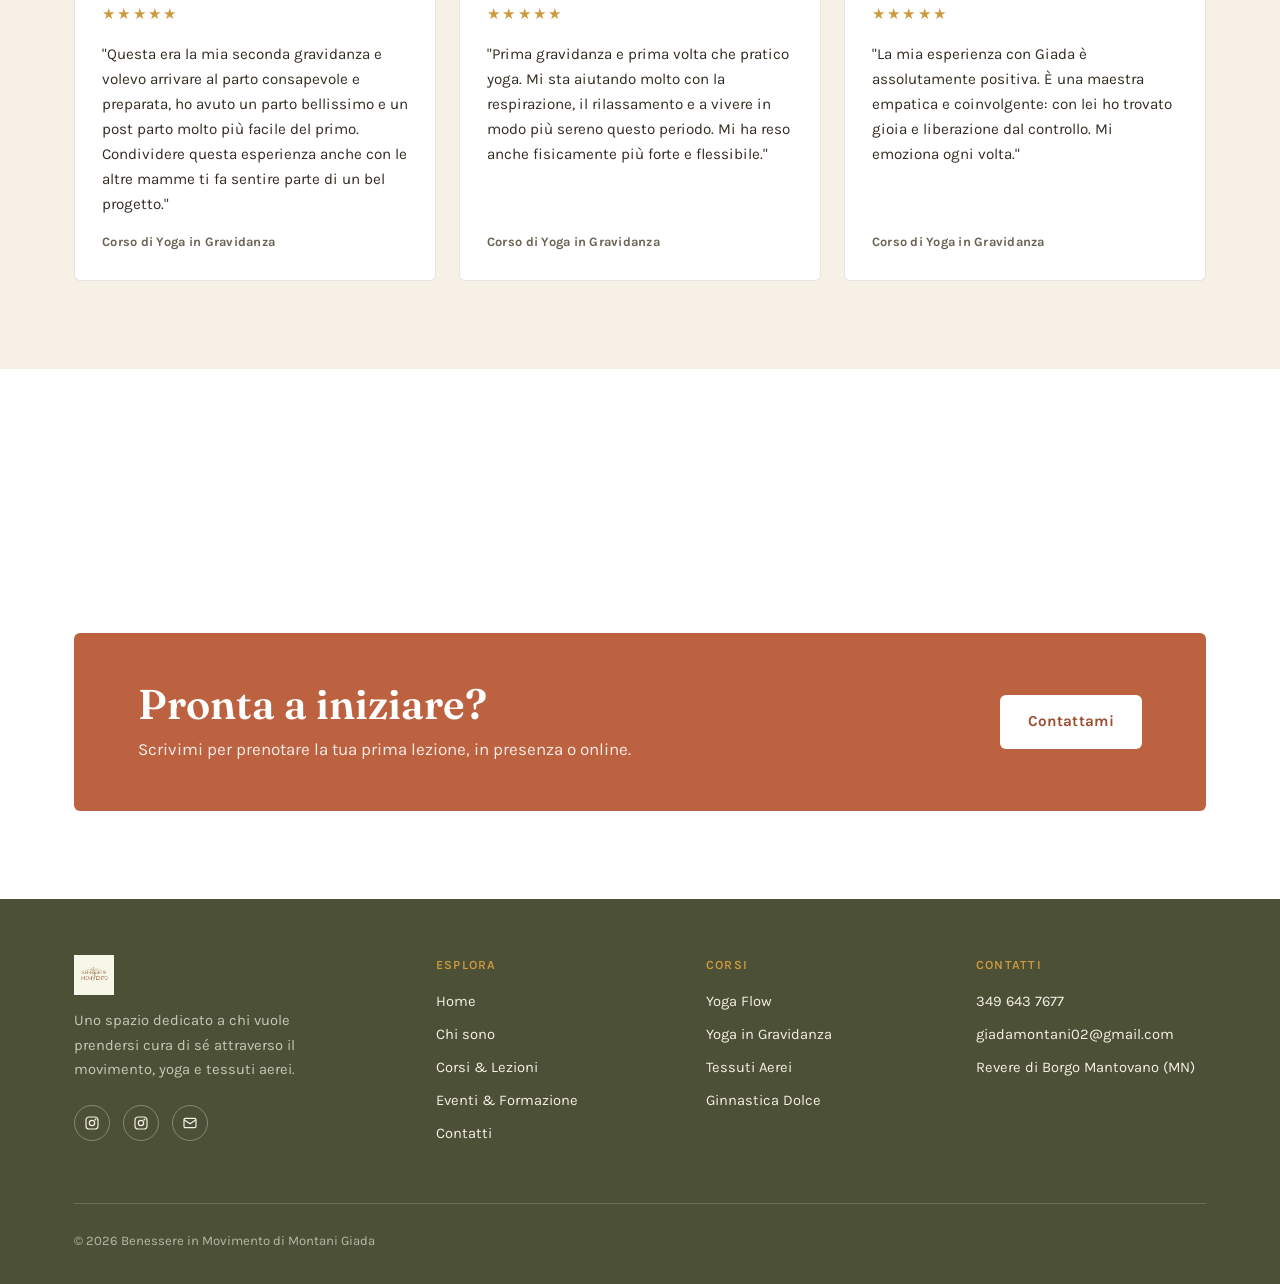
==== commit 4334b63c: "Recensioni e CTA Registrazioni" ====
--- a/index.html
+++ b/index.html
@@ -102,6 +102,13 @@
     </div>
   </section>
 
+  <!-- BLOCCHI EXTRA (gestibili da pannello) -->
+  <section class="section">
+    <div class="container">
+      <div id="extra-blocks" class="extra-blocks"></div>
+    </div>
+  </section>
+
   <!-- CTA -->
   <section class="section">
     <div class="container">
@@ -167,18 +174,7 @@
 
 <script src="assets/js/main.js"></script>
 <script src="assets/js/site-data.js"></script>
+<script src="assets/js/blocks.js"></script>
 <script src="assets/js/page-home.js"></script>
-<script src="https://identity.netlify.com/v1/netlify-identity-widget.js"></script>
-<script>
-  if (window.netlifyIdentity) {
-    window.netlifyIdentity.on("init", user => {
-      if (!user) {
-        window.netlifyIdentity.on("login", () => {
-          document.location.href = "/admin/";
-        });
-      }
-    });
-  }
-</script>  
 </body>
 </html>
--- a/assets/css/style.css
+++ b/assets/css/style.css
@@ -503,6 +503,17 @@
 .reveal { opacity: 0; transform: translateY(18px); transition: opacity 0.6s ease, transform 0.6s ease; }
 .reveal.is-visible { opacity: 1; transform: translateY(0); }
 
-/* ---------- Section heading block ---------- */
+/* ---------- Blocchi modulari (gestibili da pannello) ---------- */
+.extra-blocks { display: flex; flex-direction: column; gap: 4rem; }
+.block-quote {
+  max-width: 720px; margin: 0 auto; text-align: center;
+  font-family: var(--font-display); font-size: 1.4rem; color: var(--ink);
+}
+.block-quote cite { display:block; margin-top:0.8rem; font-family:var(--font-body); font-size:0.85rem; font-style:normal; color:var(--ink-soft); }
+.video-wrapper { position: relative; width: 100%; padding-top: 56.25%; border-radius: var(--radius); overflow: hidden; box-shadow: var(--shadow-soft); }
+.video-wrapper iframe { position: absolute; inset: 0; width: 100%; height: 100%; border: 0; }
+.block-list ul { display:flex; flex-direction:column; gap:0.7rem; margin-top:1rem; }
+.block-list li { padding-left:1.4rem; position:relative; }
+.block-list li::before { content:""; position:absolute; left:0; top:0.55em; width:7px; height:7px; border-radius:50%; background:var(--terracotta); }
 .heading-block { max-width: 680px; margin-bottom: 3rem; }
 .heading-block.center { margin-left: auto; margin-right: auto; text-align: center; }
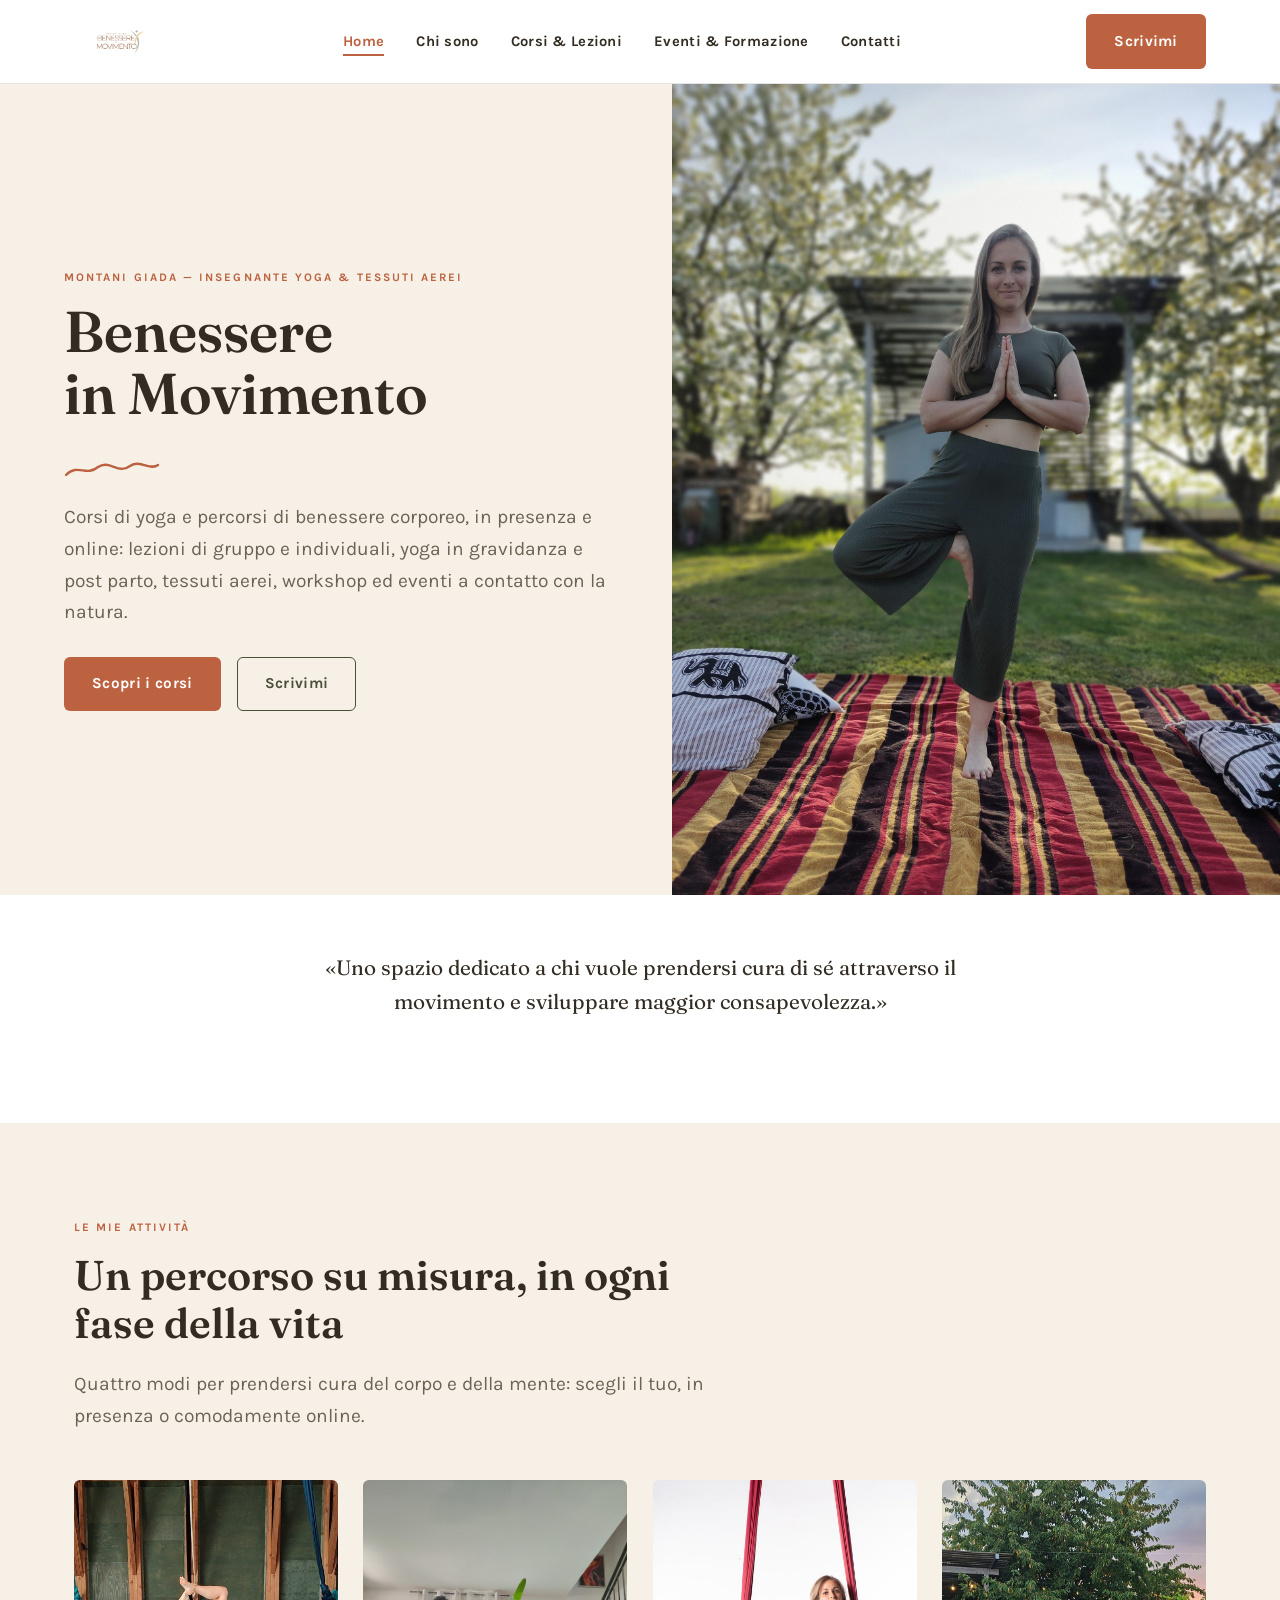
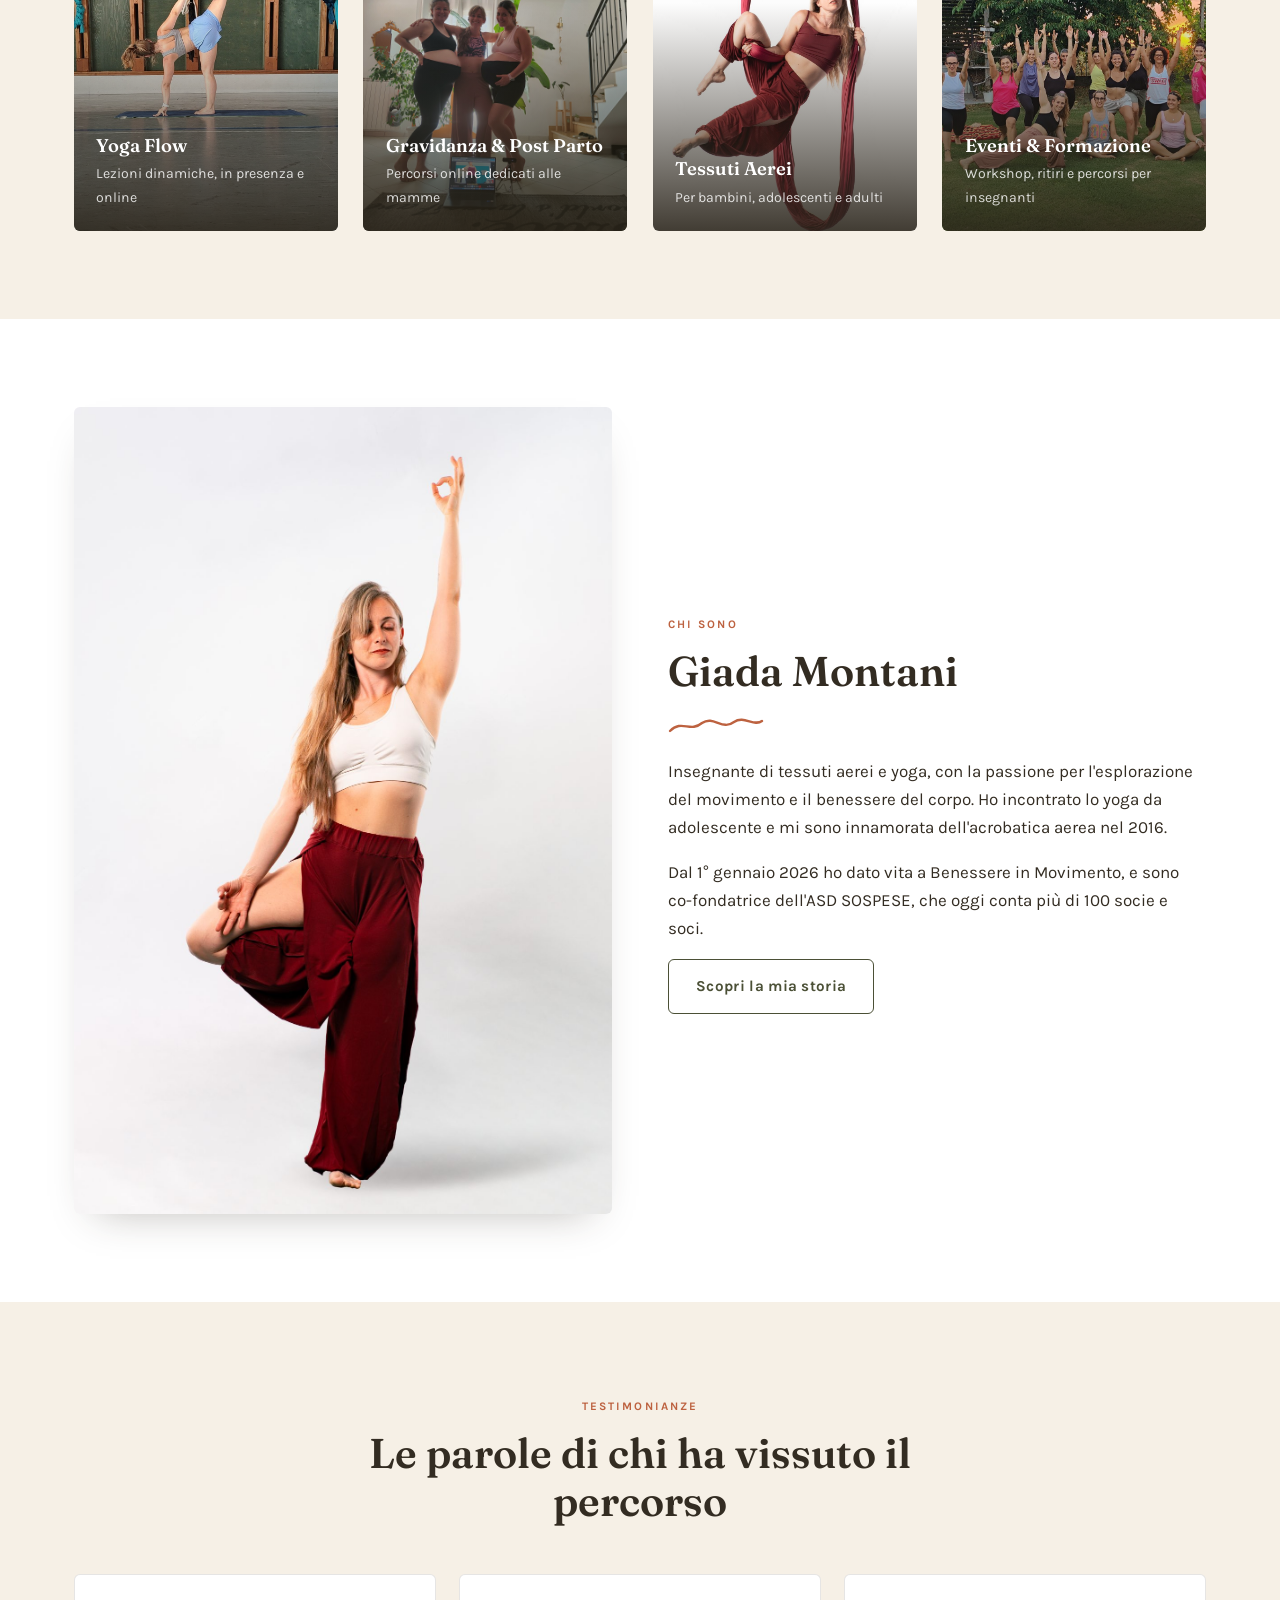
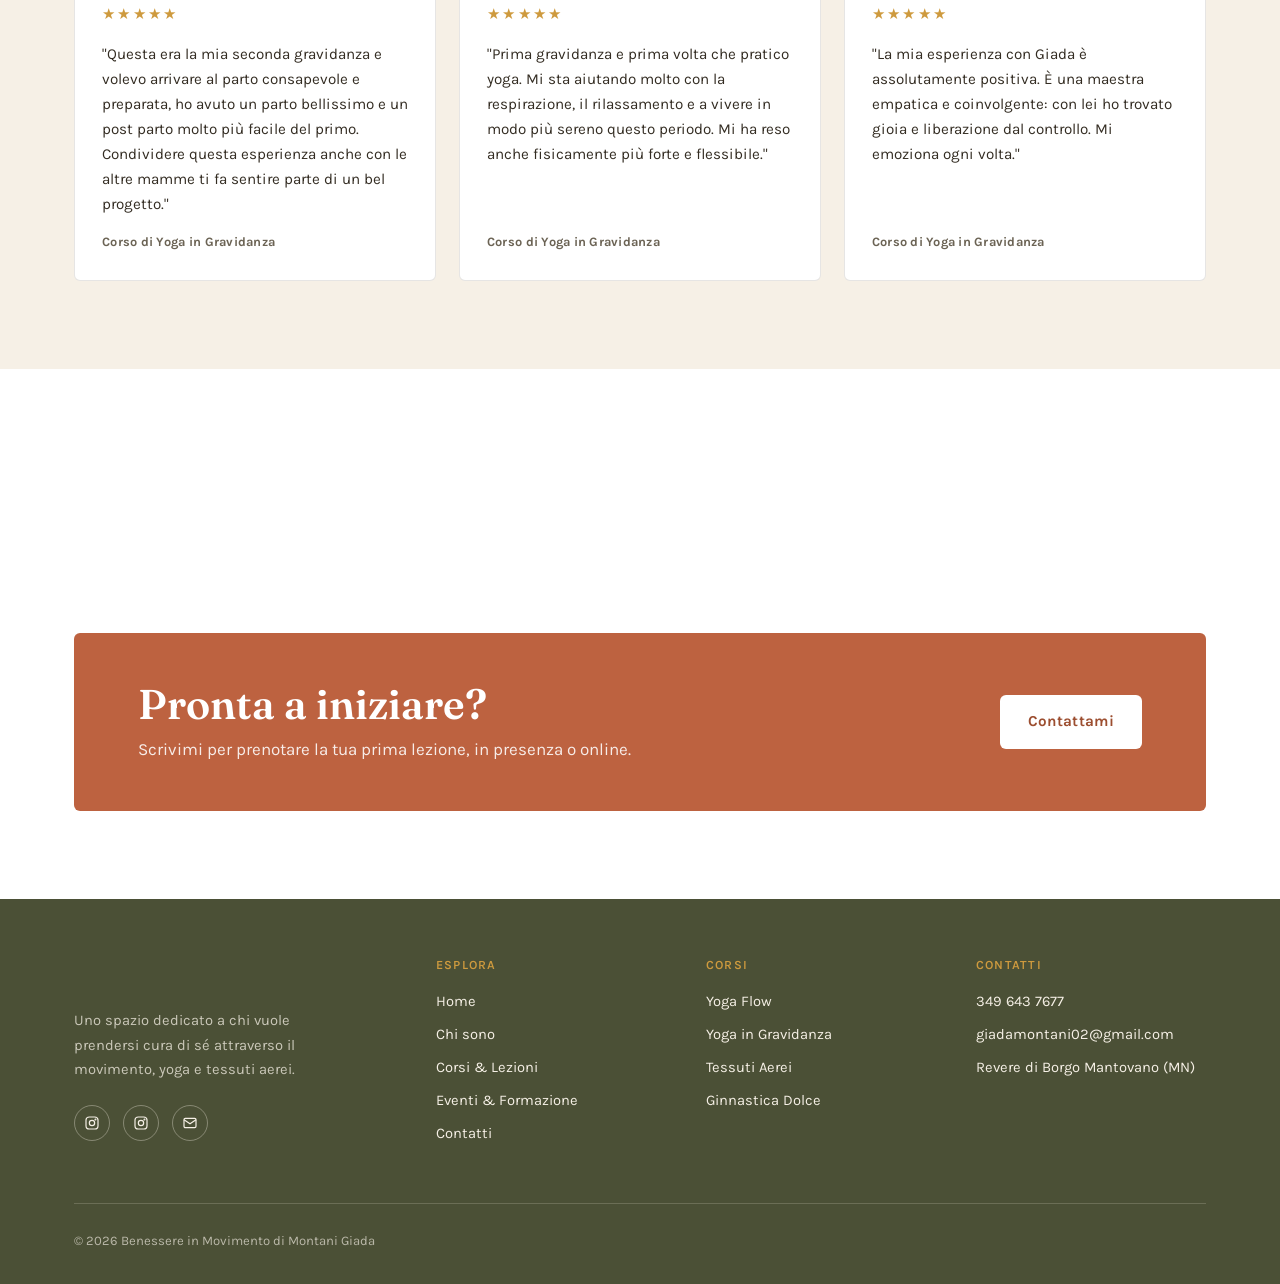
==== commit 440ff43f: "Aggiornamento loghi e fav icon" ====
--- a/index.html
+++ b/index.html
@@ -5,6 +5,11 @@
 <meta name="viewport" content="width=device-width, initial-scale=1.0">
 <title>Benessere in Movimento — Yoga e Tessuti Aerei con Giada Montani</title>
 <meta name="description" content="Corsi di yoga, yoga in gravidanza e post parto, tessuti aerei e ginnastica dolce con Giada Montani. Lezioni in presenza e online tra Mantova e Modena.">
+<link rel="icon" href="assets/img/favicon.ico" sizes="any">
+<link rel="icon" type="image/png" sizes="32x32" href="assets/img/favicon-32.png">
+<link rel="icon" type="image/png" sizes="16x16" href="assets/img/favicon-16.png">
+<link rel="apple-touch-icon" href="assets/img/apple-touch-icon.png">
+<meta name="theme-color" content="#6E7450">
 <link rel="preconnect" href="https://fonts.googleapis.com">
 <link rel="preconnect" href="https://fonts.gstatic.com" crossorigin>
 <link href="https://fonts.googleapis.com/css2?family=Fraunces:opsz,wght@9..144,400..700&family=Karla:wght@400;500;700;800&display=swap" rel="stylesheet">
@@ -129,7 +134,7 @@
     <div class="footer-grid">
       <div>
         <div class="footer-brand">
-          <img src="assets/img/logo.png" alt="">
+          <img src="assets/img/logo-footer.png" alt="">
         </div>
         <p id="footer-tagline" style="color:rgba(246,240,230,.75); font-size:.92rem; max-width:280px;"></p>
         <div class="social-row" style="margin-top:1.4rem;">
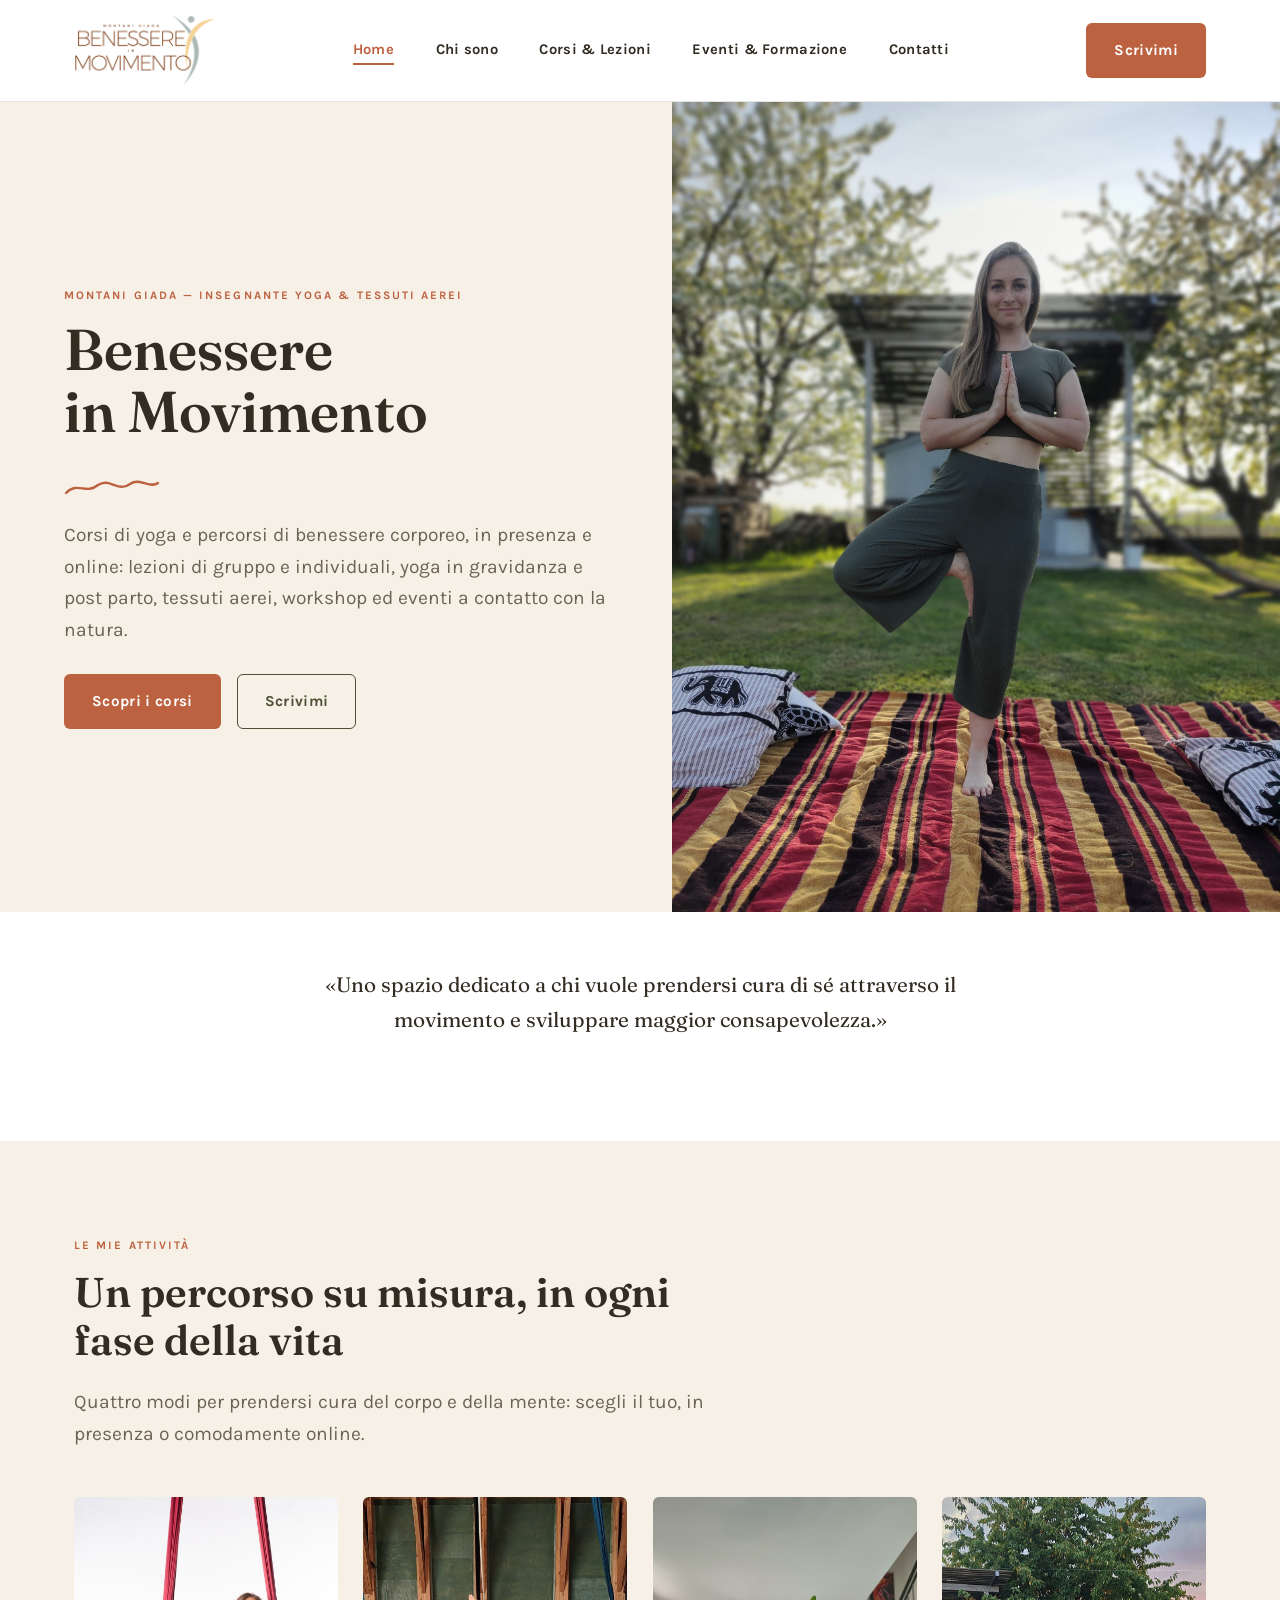
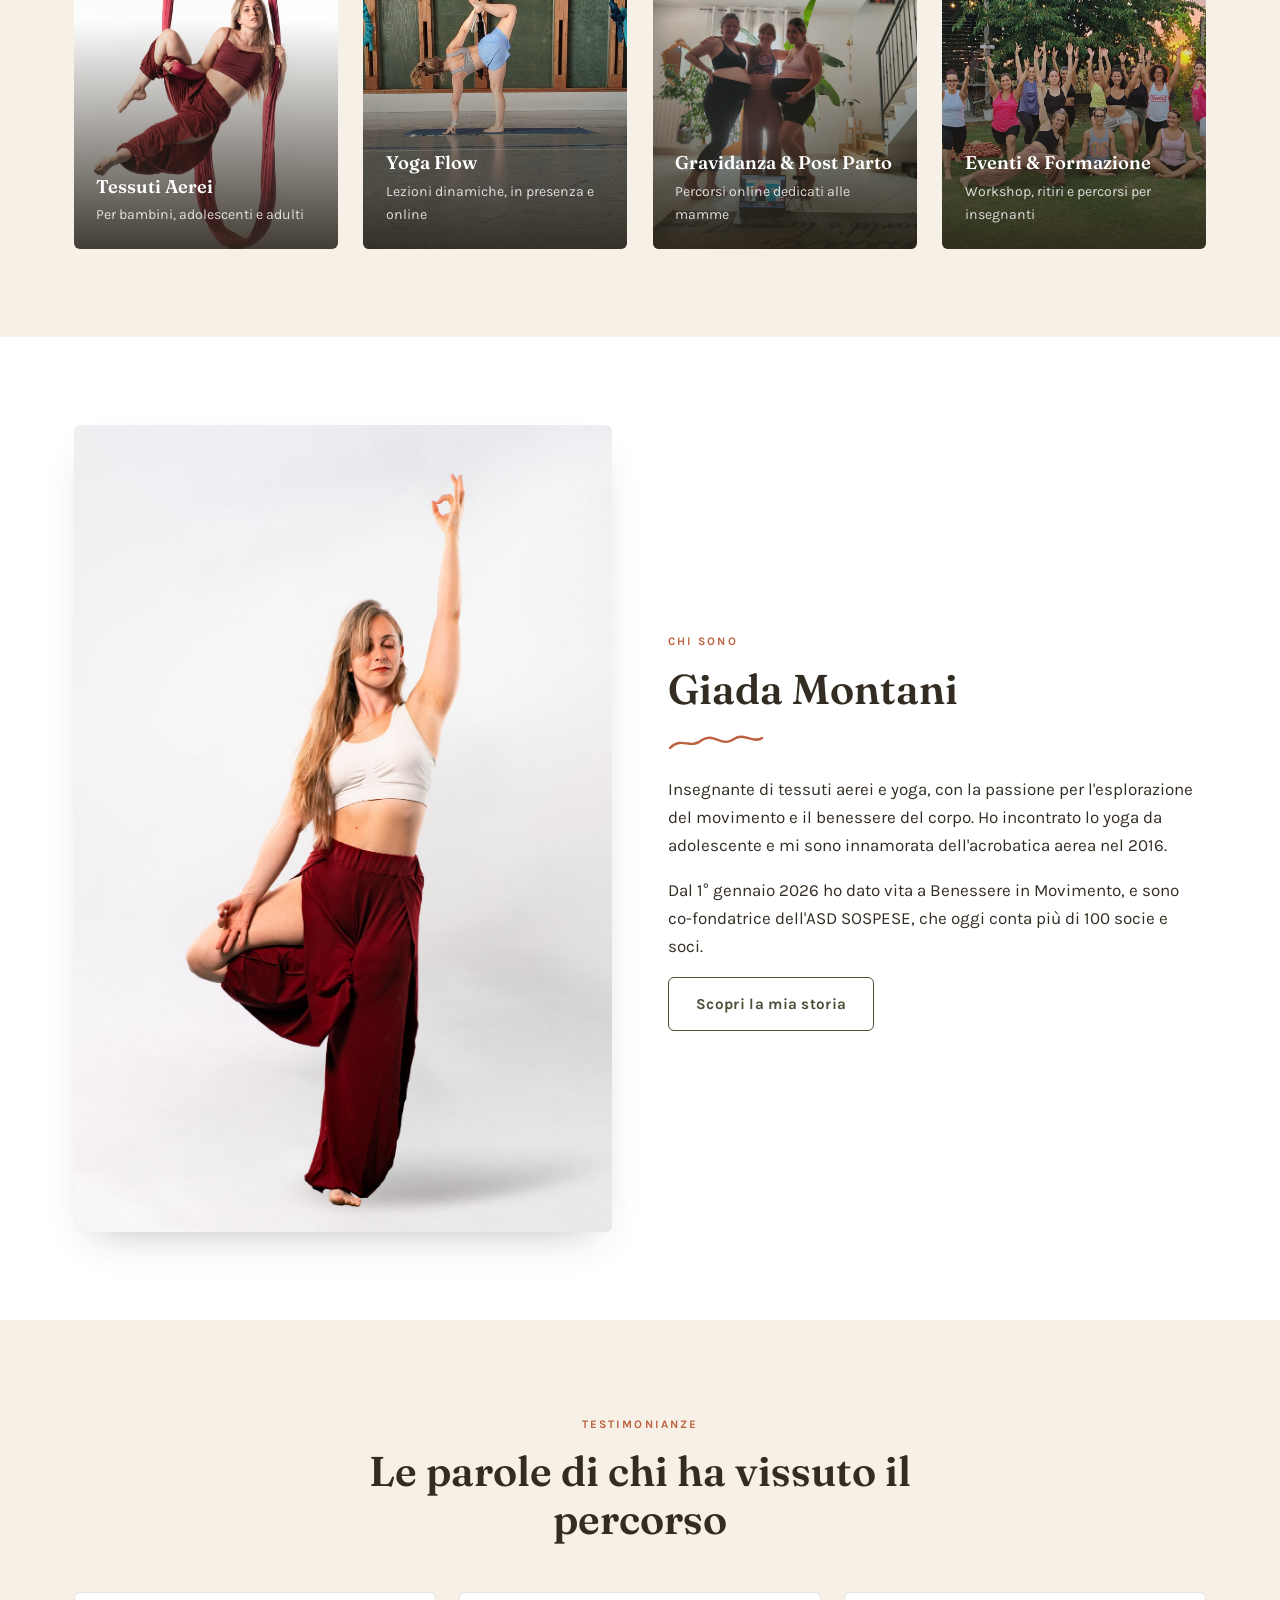
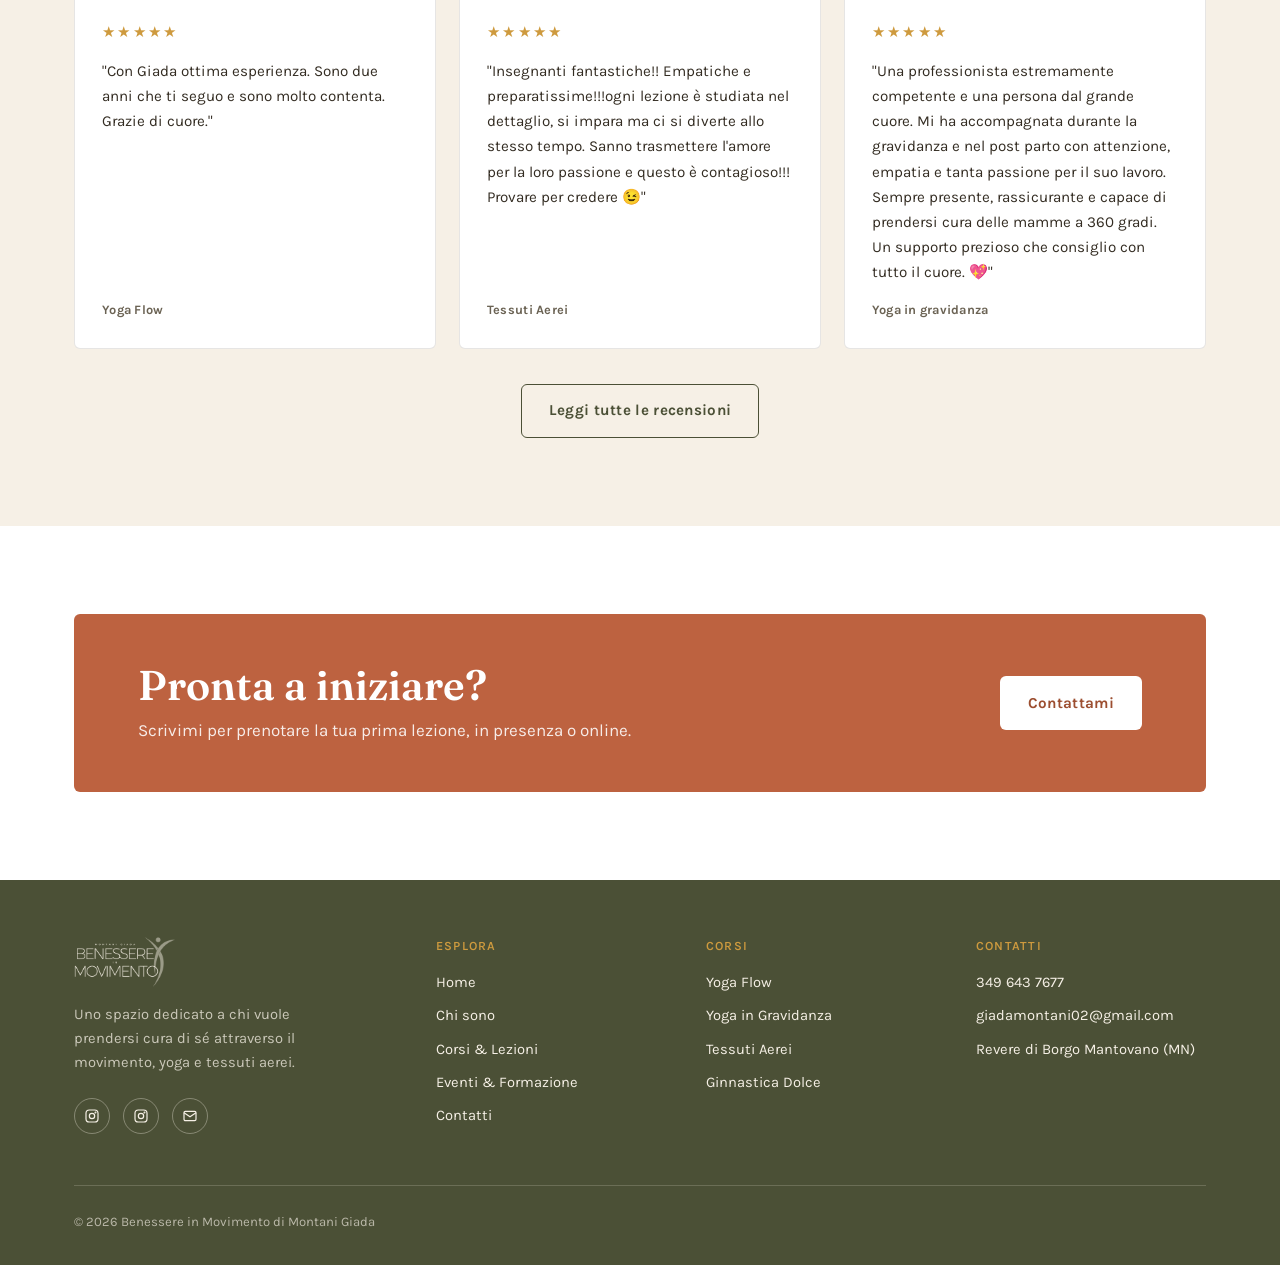
==== commit 78e7b305: "new home 2" ====
--- a/index.html
+++ b/index.html
@@ -104,6 +104,9 @@
         <h2 id="testimonials-title"></h2>
       </div>
       <div class="testi-grid" id="testimonials-grid"></div>
+      <div id="testimonials-more" style="display:none; text-align:center; margin-top:2.2rem;">
+        <a class="btn btn--outline" id="testimonials-more-link" href="#" target="_blank" rel="noopener"></a>
+      </div>
     </div>
   </section>
 
--- a/assets/css/style.css
+++ b/assets/css/style.css
@@ -129,10 +129,10 @@
   font-size: 1.05rem;
   color: var(--olive-dark);
 }
-.nav__brand img { height: 42px; width: auto; }
+.nav__brand img { height: 72px; width: auto; }
 .nav__links {
   display: flex;
-  gap: 2rem;
+  gap: 2.6rem;
   font-size: 0.92rem;
   font-weight: 700;
   letter-spacing: 0.02em;
@@ -181,10 +181,16 @@
 .nav--open .nav__toggle span::before { transform: translateY(8px) rotate(45deg); }
 .nav--open .nav__toggle span::after { transform: translateY(-8px) rotate(-45deg); }
 
+@media (max-width: 1000px) and (min-width: 881px) {
+  .nav__brand img { height: 56px; }
+  .nav__links { gap: 1.6rem; }
+}
+
 @media (max-width: 880px) {
+  .nav__brand img { height: 50px; }
   .nav__links {
-    position: fixed;
-    top: 68px; left: 0; right: 0;
+    position: absolute;
+    top: 100%; left: 0; right: 0;
     background: var(--white);
     flex-direction: column;
     gap: 0;
@@ -468,7 +474,7 @@
 @media (max-width: 500px) { .footer-grid { grid-template-columns: 1fr; } }
 
 .footer-brand { display: flex; align-items: center; gap: 0.7rem; margin-bottom: 0.9rem; }
-.footer-brand img { height: 40px; }
+.footer-brand img { height: 52px; }
 .footer-brand span { font-family: var(--font-display); font-size: 1.05rem; }
 .footer-col h4 {
   color: var(--ochre);
@@ -517,3 +523,142 @@
 .block-list li::before { content:""; position:absolute; left:0; top:0.55em; width:7px; height:7px; border-radius:50%; background:var(--terracotta); }
 .heading-block { max-width: 680px; margin-bottom: 3rem; }
 .heading-block.center { margin-left: auto; margin-right: auto; text-align: center; }
+
+
+/* ---------- Galleria quadrata per corso ---------- */
+.course-gallery {
+  display: grid;
+  grid-template-columns: repeat(5, 1fr);
+  gap: 0.7rem;
+}
+.course-gallery img {
+  width: 100%;
+  aspect-ratio: 1 / 1;
+  object-fit: cover;
+  border-radius: 4px;
+  display: block;
+}
+@media (max-width: 860px) { .course-gallery { grid-template-columns: repeat(3, 1fr); } }
+@media (max-width: 520px) { .course-gallery { grid-template-columns: repeat(2, 1fr); } }
+
+/* ---------- Orari e prezzi a schede ---------- */
+.orari-cards {
+  display: grid;
+  grid-template-columns: repeat(2, 1fr);
+  gap: 1rem;
+  margin-top: 1.4rem;
+}
+@media (max-width: 760px) { .orari-cards { grid-template-columns: 1fr; } }
+.oc {
+  border: 1px solid var(--line);
+  border-radius: var(--radius);
+  padding: 1.1rem 1.2rem;
+  background: var(--white);
+}
+.oc__top { display: flex; justify-content: space-between; align-items: baseline; gap: 0.6rem; }
+.oc__nome { font-family: var(--font-display); font-weight: 600; font-size: 1.05rem; color: var(--olive-dark); }
+.oc__chi {
+  font-size: 0.75rem; font-weight: 700; letter-spacing: 0.04em;
+  text-transform: uppercase; color: var(--terracotta); white-space: nowrap;
+}
+.oc__quando { font-size: 0.88rem; color: var(--ink); margin: 0.5rem 0 0.8rem; }
+.oc__prezzi { display: flex; gap: 0.5rem; flex-wrap: wrap; }
+.oc__prezzi .pill {
+  background: var(--cream-deep); border-radius: 999px;
+  padding: 0.32rem 0.8rem; font-size: 0.8rem;
+}
+.oc__prezzi .pill b { font-family: var(--font-display); font-weight: 600; }
+.schedule-note {
+  margin-top: 1rem; background: var(--cream-deep);
+  border-left: 3px solid var(--ochre); padding: 0.7rem 0.9rem;
+  font-size: 0.88rem; border-radius: 0 4px 4px 0;
+}
+
+/* ---------- Blocco recensioni Google ---------- */
+.gmaps {
+  background: var(--white); border: 1px solid var(--line);
+  border-radius: var(--radius); padding: 1.8rem;
+  display: flex; align-items: center; gap: 1.6rem;
+  flex-wrap: wrap; justify-content: space-between;
+}
+.gmaps__left { display: flex; align-items: center; gap: 1.1rem; }
+.gmaps__logo {
+  width: 42px; height: 42px; border-radius: 50%;
+  background: var(--cream-deep); display: flex;
+  align-items: center; justify-content: center;
+  font-family: var(--font-display); font-weight: 600;
+  font-size: 1.2rem; color: var(--terracotta-dark); flex: 0 0 42px;
+}
+.gmaps h3 { font-family: var(--font-display); font-weight: 600; font-size: 1.2rem; margin-bottom: 0.15rem; }
+.gmaps__stars { color: var(--ochre); font-size: 1.05rem; letter-spacing: 0.12em; }
+.gmaps p { font-size: 0.88rem; color: var(--ink-soft); margin-bottom: 0; }
+
+
+/* ---------- Fasce alternate dei corsi ---------- */
+.course-band { padding: 4rem 0; scroll-margin-top: 120px; }
+.course-band--cream { background: var(--cream); }
+.course-band--white { background: var(--white); }
+.course-band--white .course-card,
+.course-band--white .testi-card { background: var(--cream); }
+.course-band--white .oc { background: var(--cream); }
+.course-band--white .oc__prezzi .pill { background: var(--white); }
+.course-band__title { margin-bottom: 1.4rem; }
+@media (max-width: 760px) { .course-band { padding: 3rem 0; } }
+
+
+/* ---------- Prezzi del corso ---------- */
+.course-prices { display: flex; gap: 0.5rem; flex-wrap: wrap; margin-top: 1rem; }
+.course-prices .pill {
+  background: var(--cream-deep); border-radius: 999px;
+  padding: 0.34rem 0.85rem; font-size: 0.82rem;
+}
+.course-prices .pill b { font-family: var(--font-display); font-weight: 600; }
+.course-band--white .course-prices .pill { background: var(--white); }
+
+
+/* ---------- Banner Yoga On Demand (promozionale, bordo a bordo) ---------- */
+.ondemand {
+  display: grid;
+  grid-template-columns: 1fr 1fr;
+  min-height: 420px;
+}
+.ondemand__media {
+  background: var(--olive-pale);
+  display: flex; align-items: center; justify-content: center;
+  padding: 2.5rem;
+}
+.ondemand__media img {
+  width: 100%; max-width: 560px; height: auto; display: block;
+  filter: drop-shadow(0 20px 34px rgba(51,44,34,0.22));
+}
+.ondemand__body {
+  background: var(--olive-dark);
+  display: flex; align-items: center;
+  padding: 3rem clamp(1.5rem, 4vw, 3.5rem);
+}
+.ondemand__badge {
+  display: inline-block; background: var(--ochre); color: #3D2C07;
+  font-family: var(--font-body); font-weight: 800; font-size: 0.68rem;
+  letter-spacing: 0.14em; text-transform: uppercase;
+  padding: 0.32rem 0.75rem; border-radius: 999px; margin-bottom: 0.9rem;
+}
+.ondemand__body h2 {
+  font-family: var(--font-display); font-weight: 700;
+  font-size: clamp(2rem, 3.4vw, 2.7rem); line-height: 1.08;
+  color: var(--cream); margin-bottom: 0.7rem;
+}
+.ondemand__body p {
+  color: rgba(246,240,230,0.88); font-size: 1rem;
+  margin-bottom: 1.6rem; max-width: 44ch;
+}
+.ondemand__btn {
+  display: inline-block; background: var(--ochre); color: #3D2C07;
+  border-radius: 999px; padding: 0.85rem 1.8rem;
+  font-size: 0.92rem; font-weight: 700; white-space: nowrap;
+}
+.ondemand__btn:hover { background: var(--cream); color: var(--terracotta-dark); }
+@media (max-width: 860px) {
+  .ondemand { grid-template-columns: 1fr; min-height: 0; }
+  .ondemand__media { padding: 1.8rem; }
+  .ondemand__body { padding: 2.2rem 1.5rem 3rem; }
+}
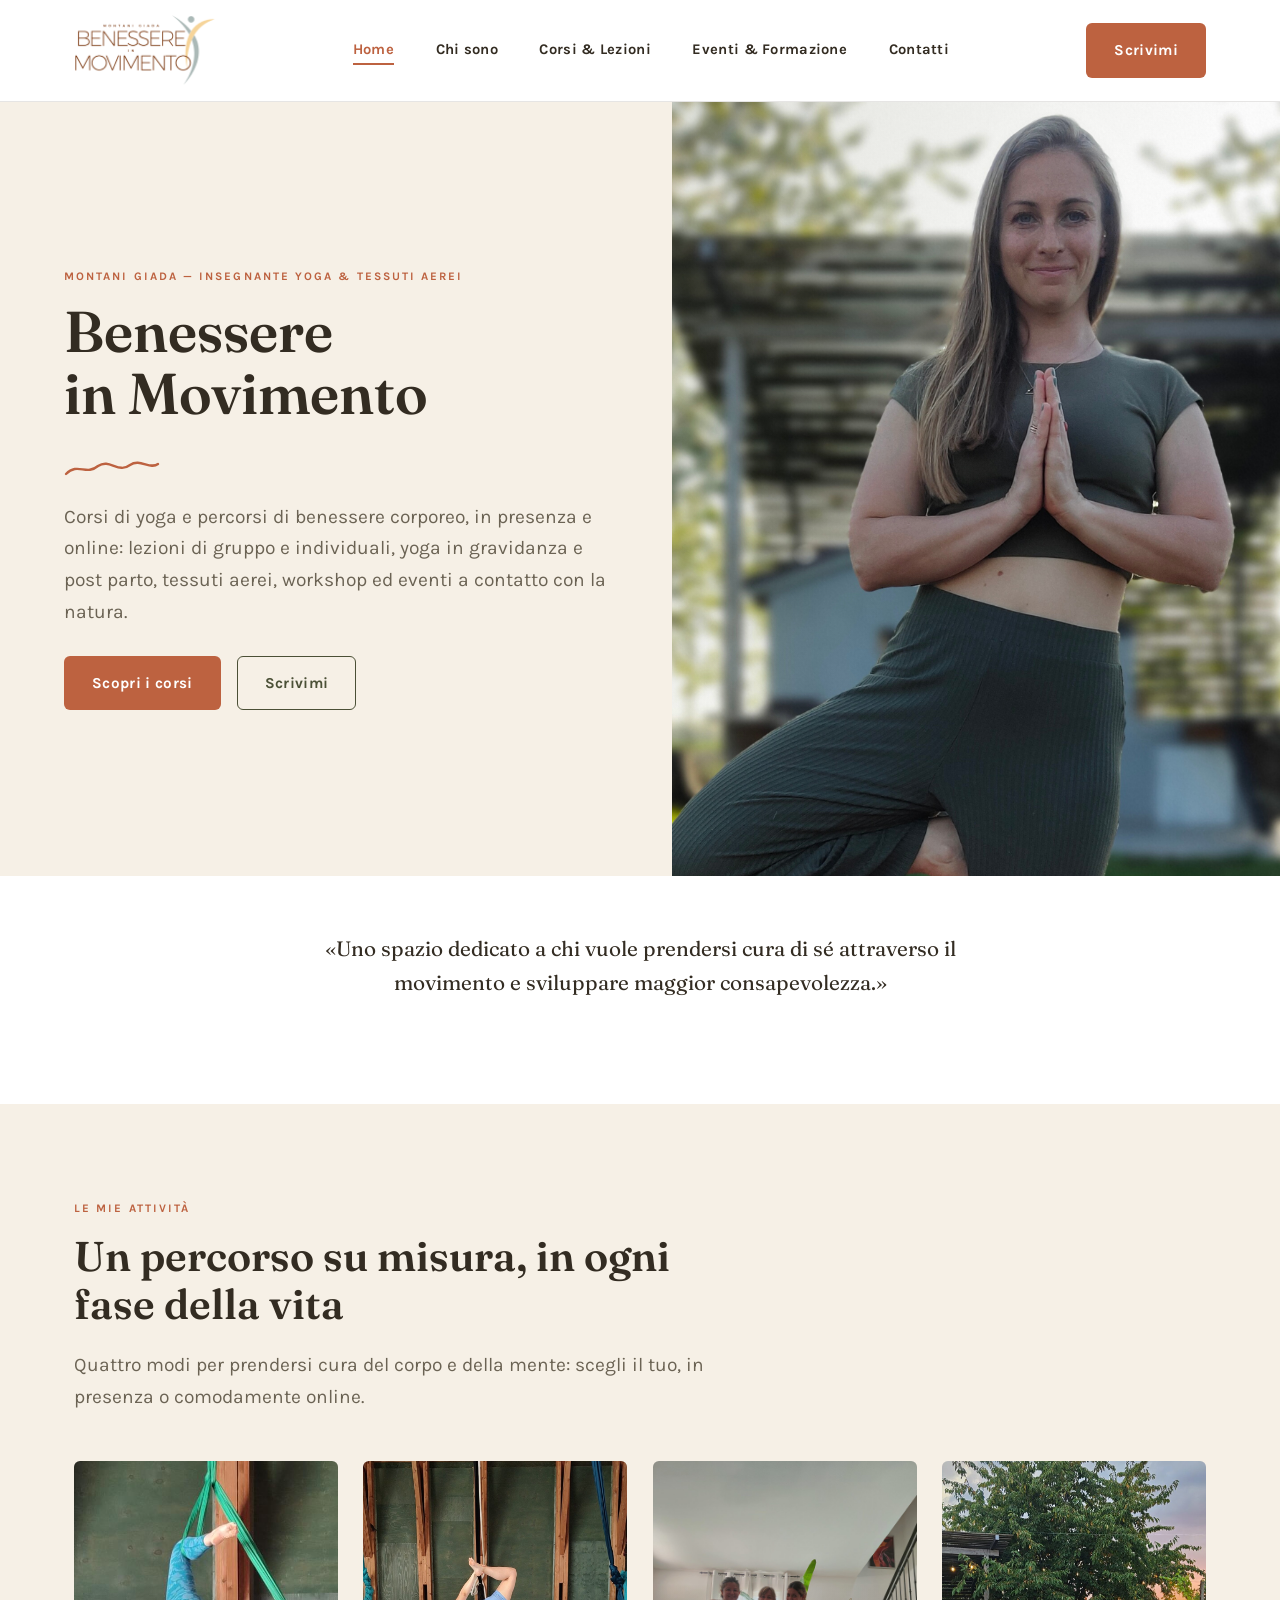
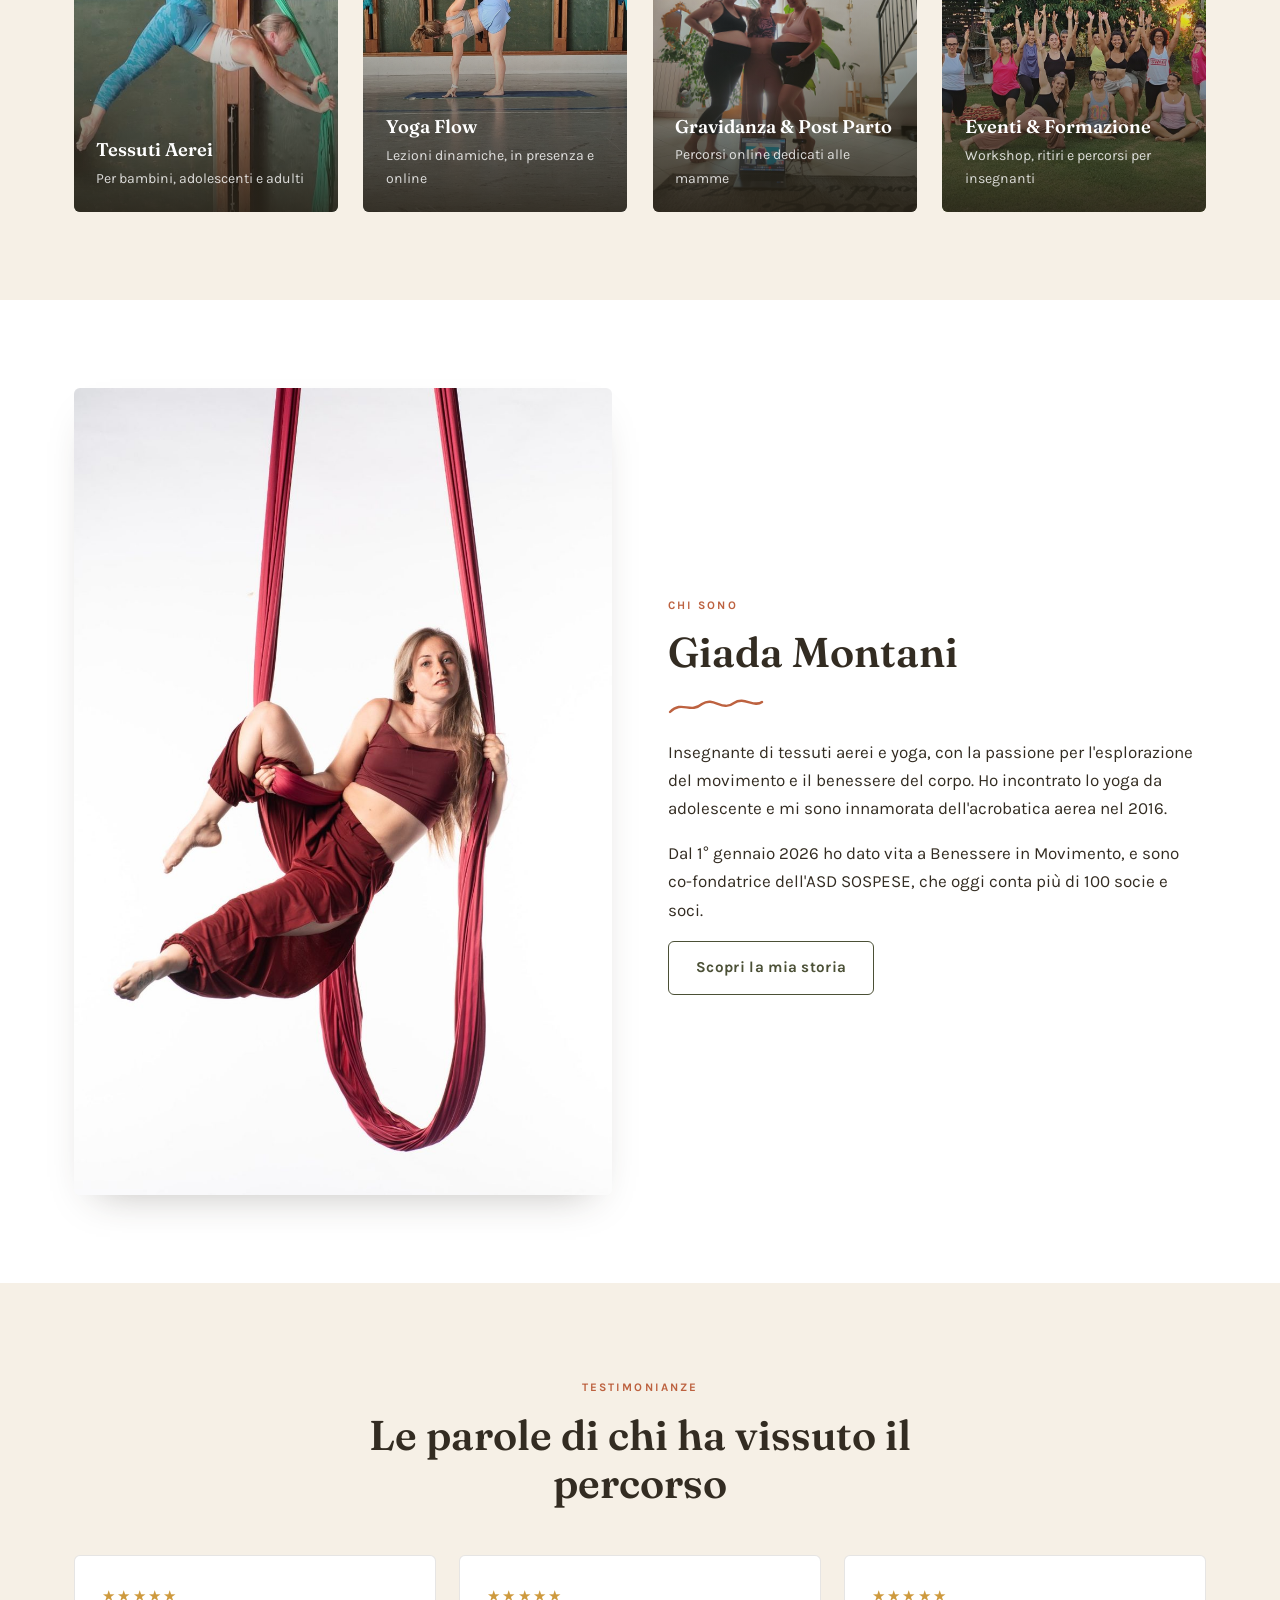
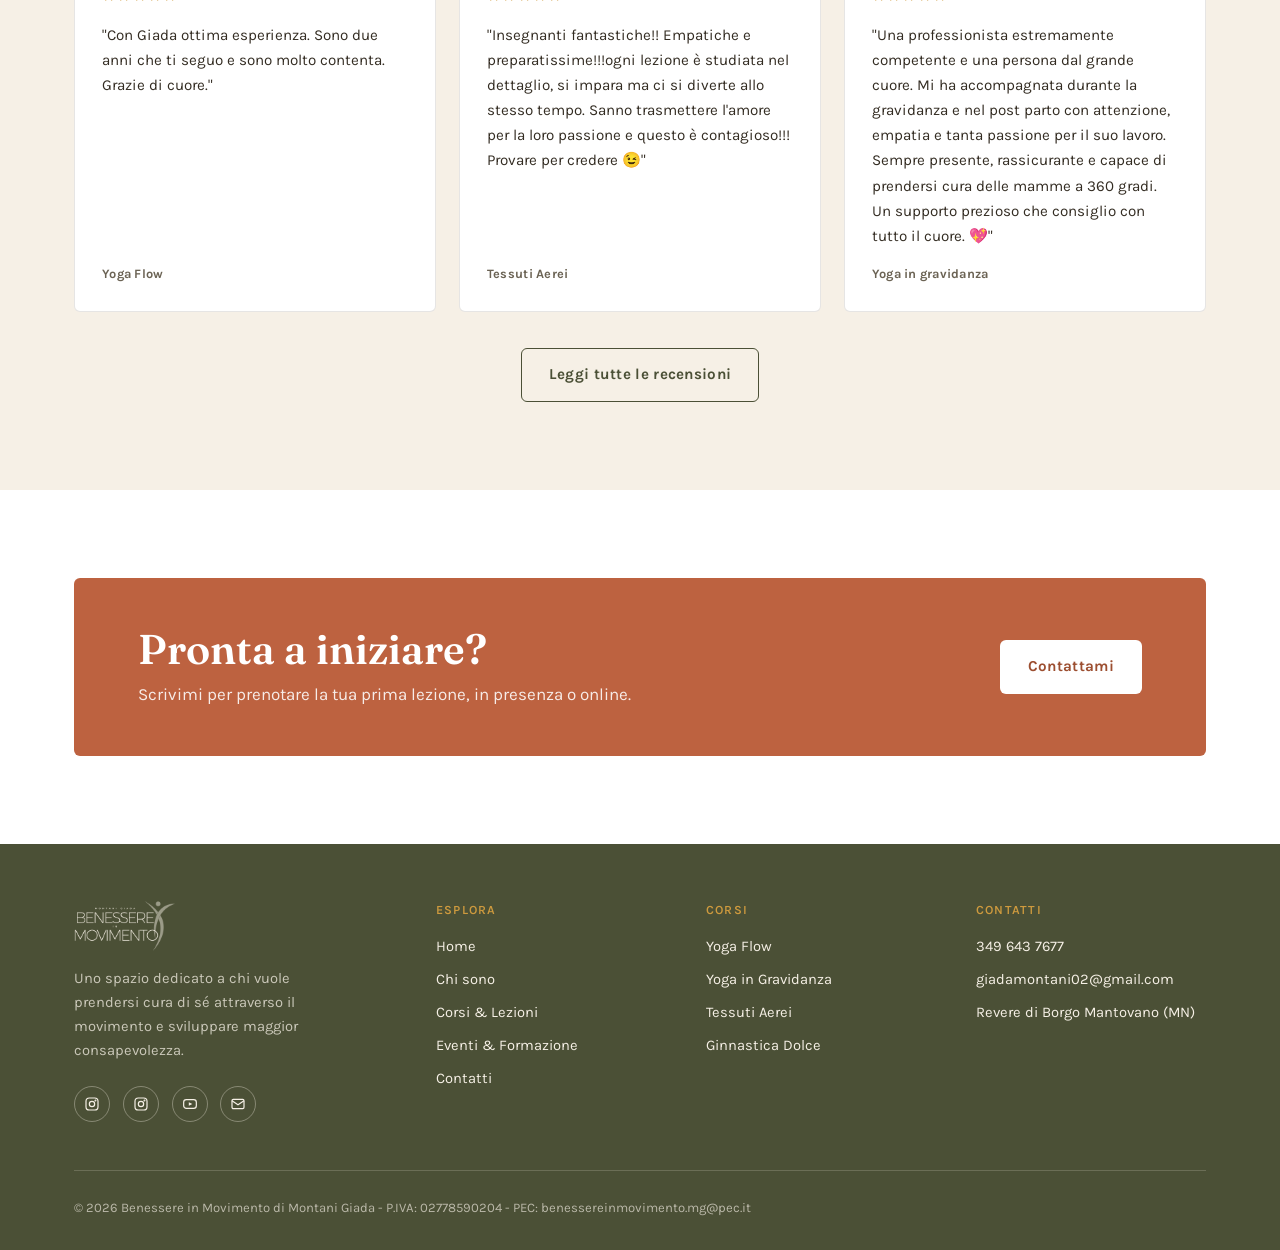
==== commit de8732c6: "Footer: aggiunta icona YouTube in tutte le pagine" ====
--- a/index.html
+++ b/index.html
@@ -143,6 +143,7 @@
         <div class="social-row" style="margin-top:1.4rem;">
           <a id="social-ig-personal" href="#" aria-label="Instagram di Giada" target="_blank" rel="noopener"><svg viewBox="0 0 24 24" fill="none" stroke="currentColor" stroke-width="1.8"><rect x="3" y="3" width="18" height="18" rx="5"/><circle cx="12" cy="12" r="4"/><circle cx="17.2" cy="6.8" r="0.6" fill="currentColor"/></svg></a>
           <a id="social-ig-asd" href="#" aria-label="Instagram ASD Sospese" target="_blank" rel="noopener"><svg viewBox="0 0 24 24" fill="none" stroke="currentColor" stroke-width="1.8"><rect x="3" y="3" width="18" height="18" rx="5"/><circle cx="12" cy="12" r="4"/><circle cx="17.2" cy="6.8" r="0.6" fill="currentColor"/></svg></a>
+          <a id="social-youtube" href="#" aria-label="Canale YouTube di Giada" target="_blank" rel="noopener"><svg viewBox="0 0 24 24" fill="none" stroke="currentColor" stroke-width="1.8"><rect x="2.5" y="5.5" width="19" height="13" rx="4"/><path d="M10.2 9.3l5.3 2.7-5.3 2.7z" fill="currentColor" stroke="none"/></svg></a>
           <a id="social-email" href="#" aria-label="Scrivi una email"><svg viewBox="0 0 24 24" fill="none" stroke="currentColor" stroke-width="1.8"><rect x="3" y="5" width="18" height="14" rx="2"/><path d="M3 7l9 6 9-6"/></svg></a>
         </div>
       </div>
